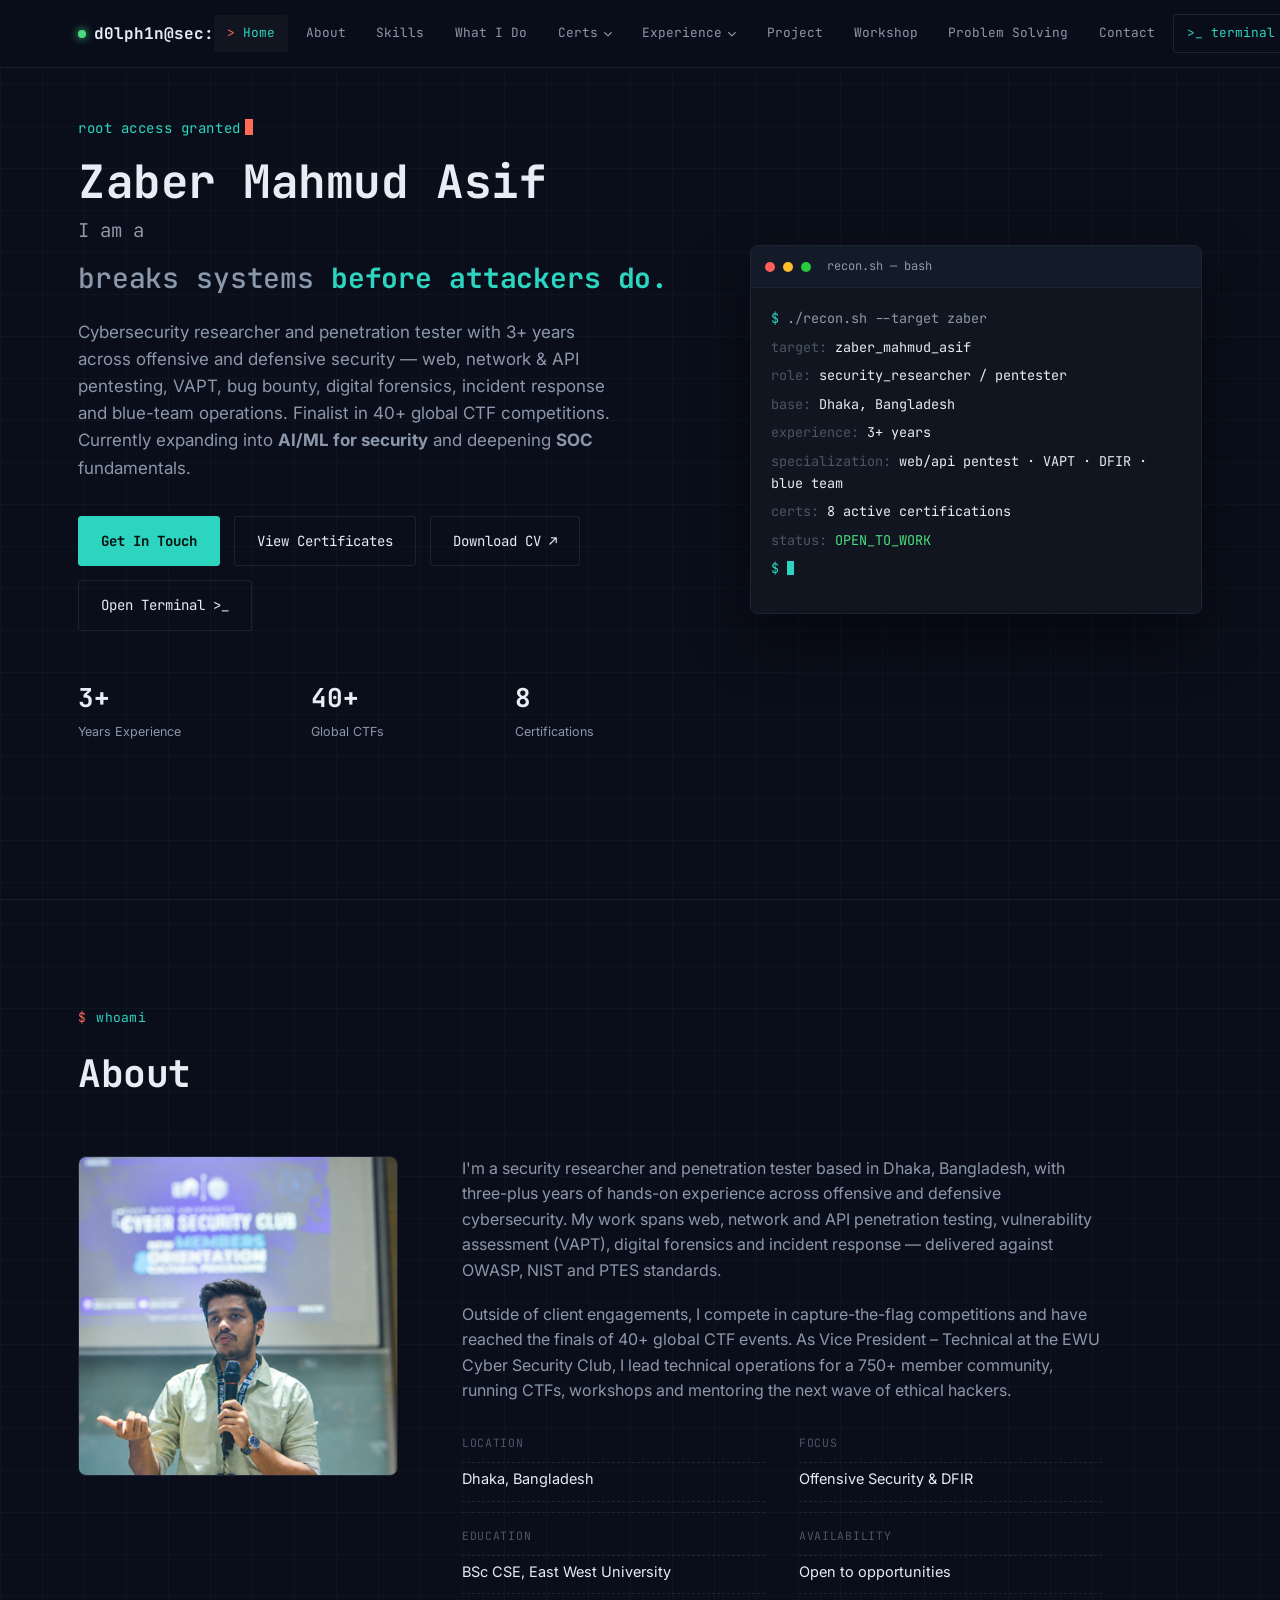
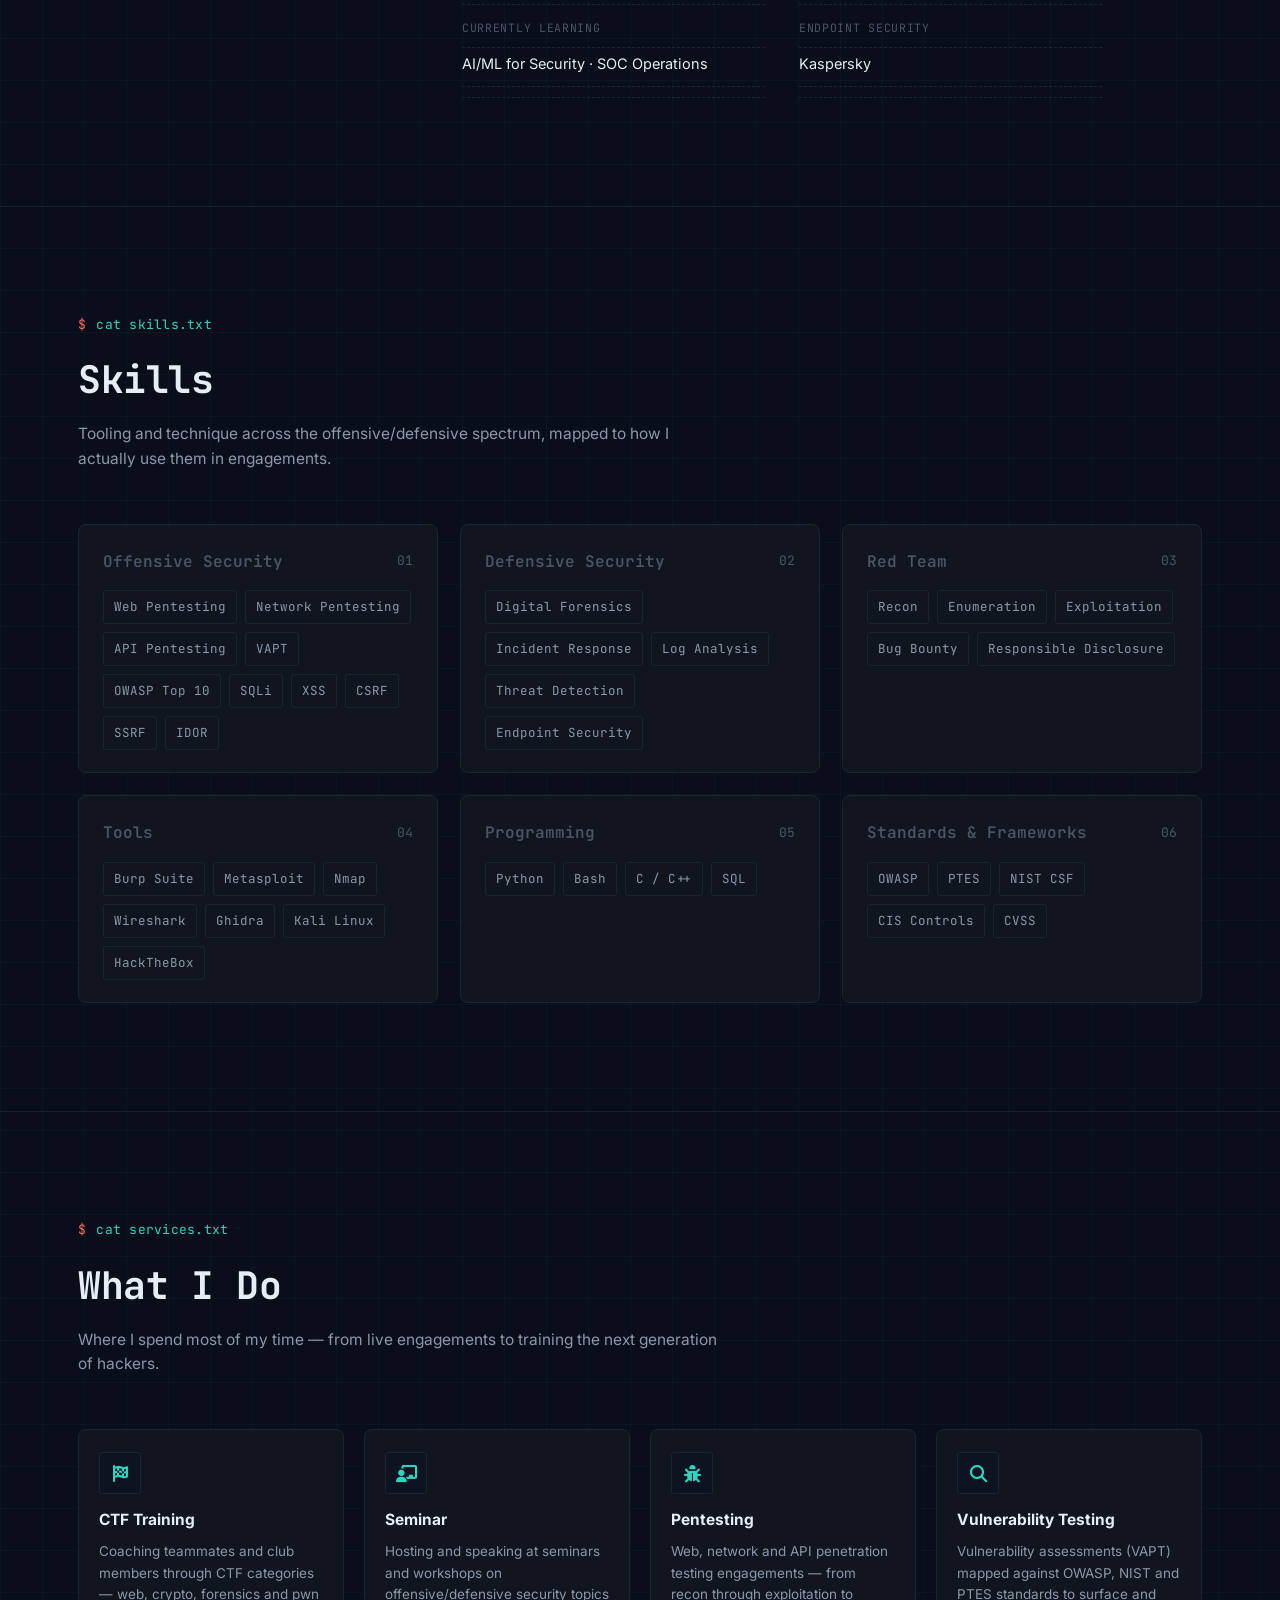
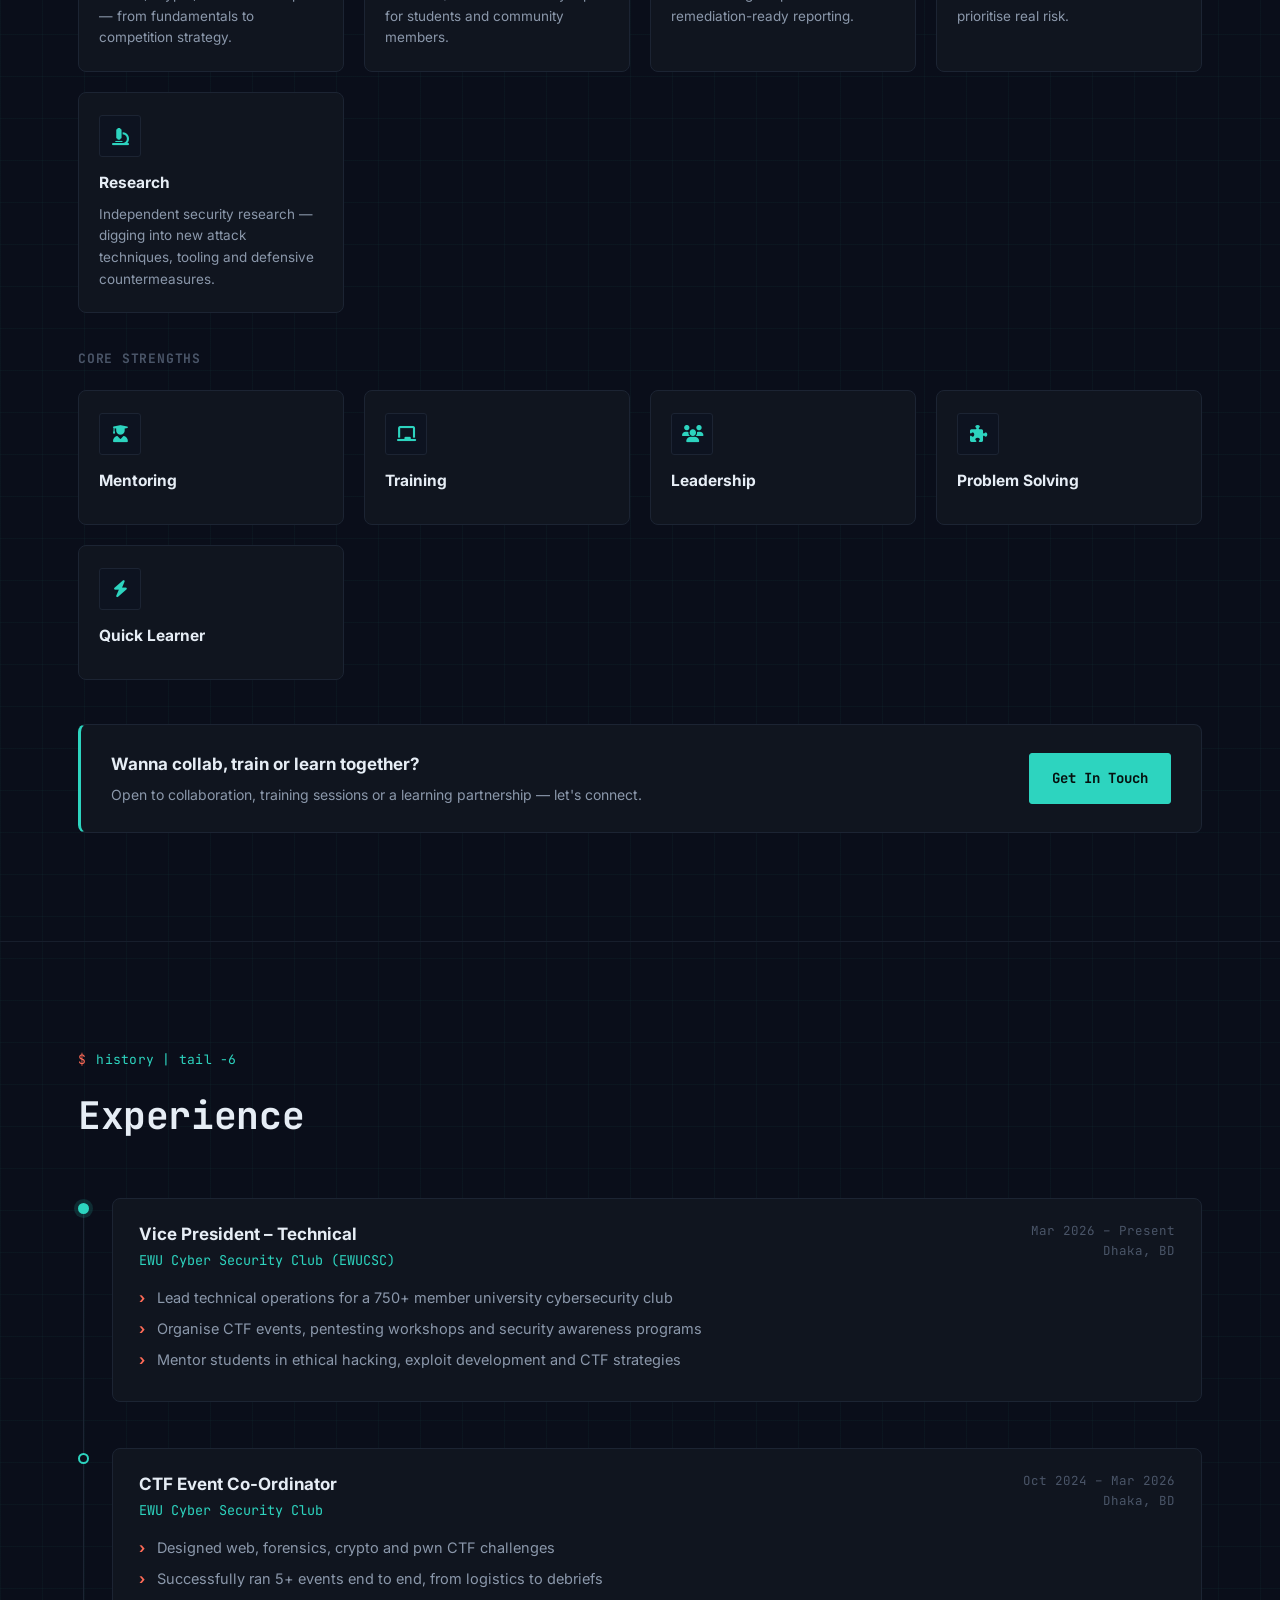
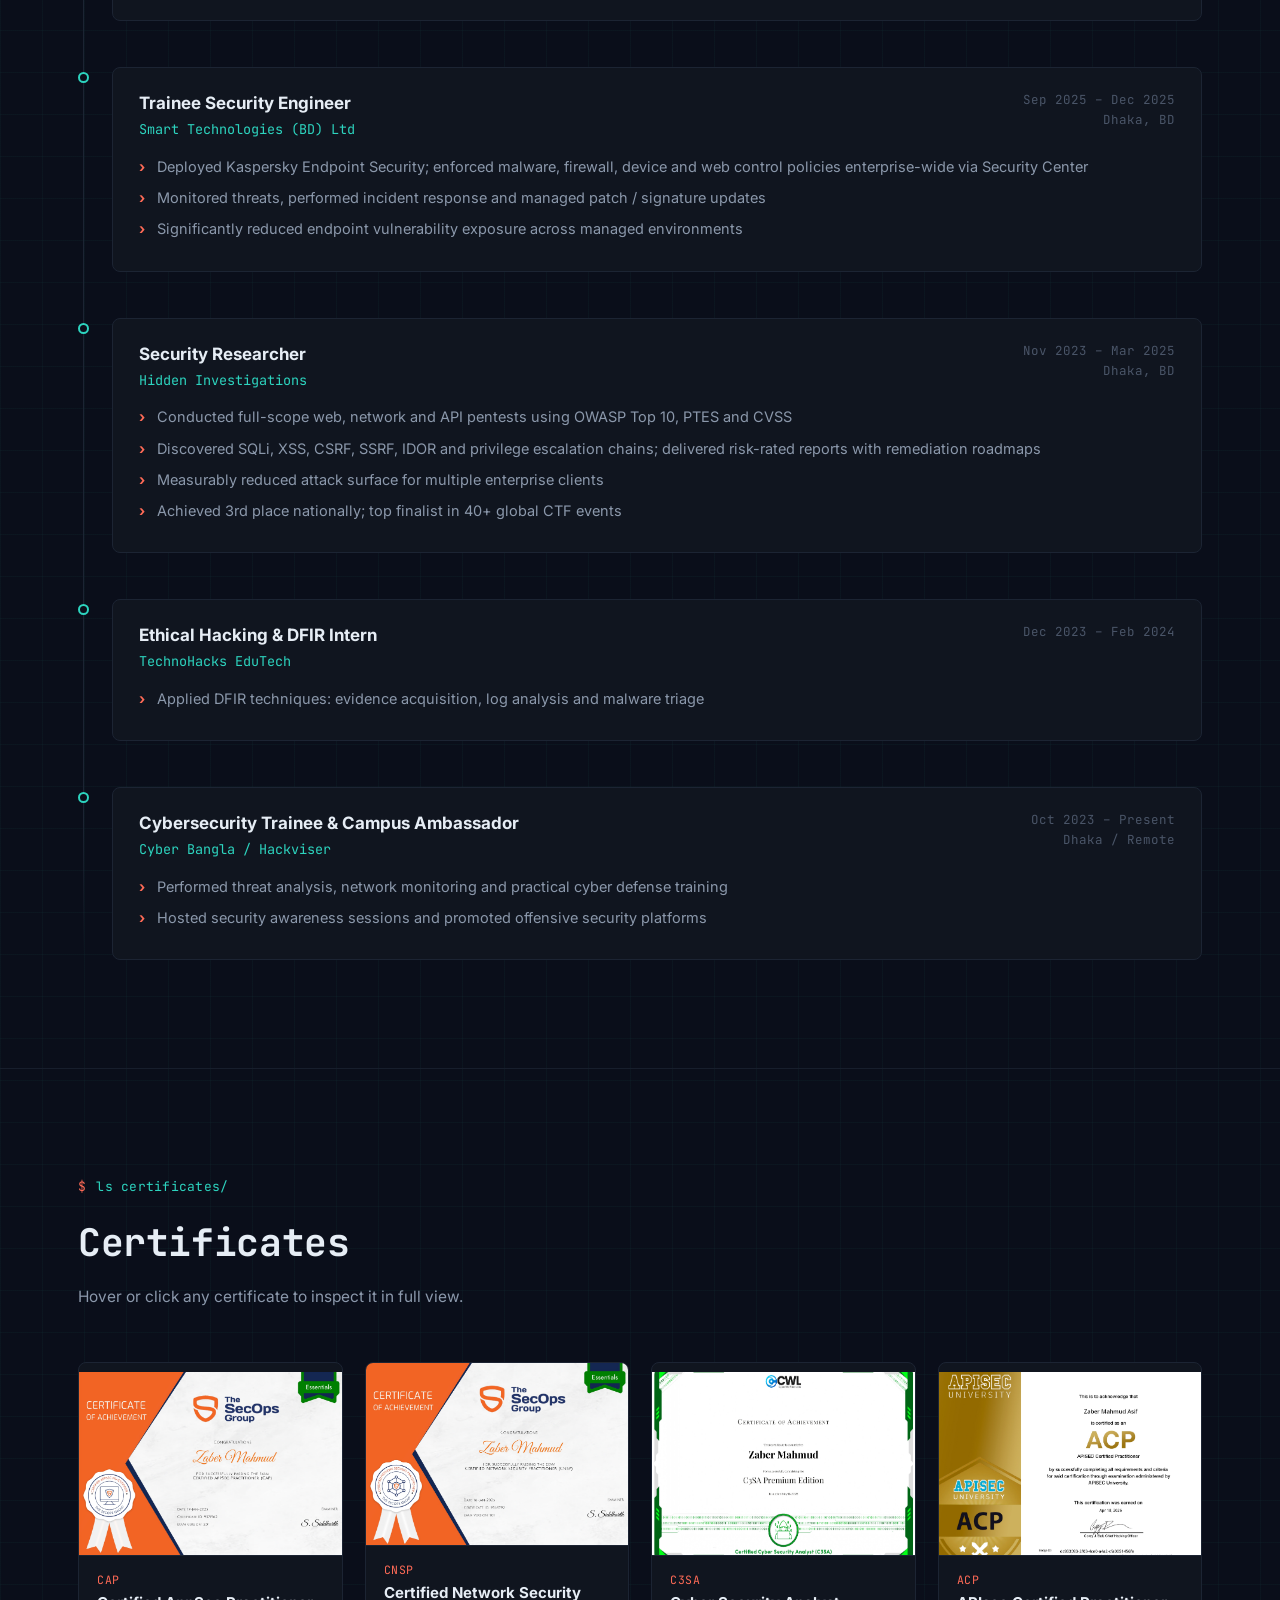
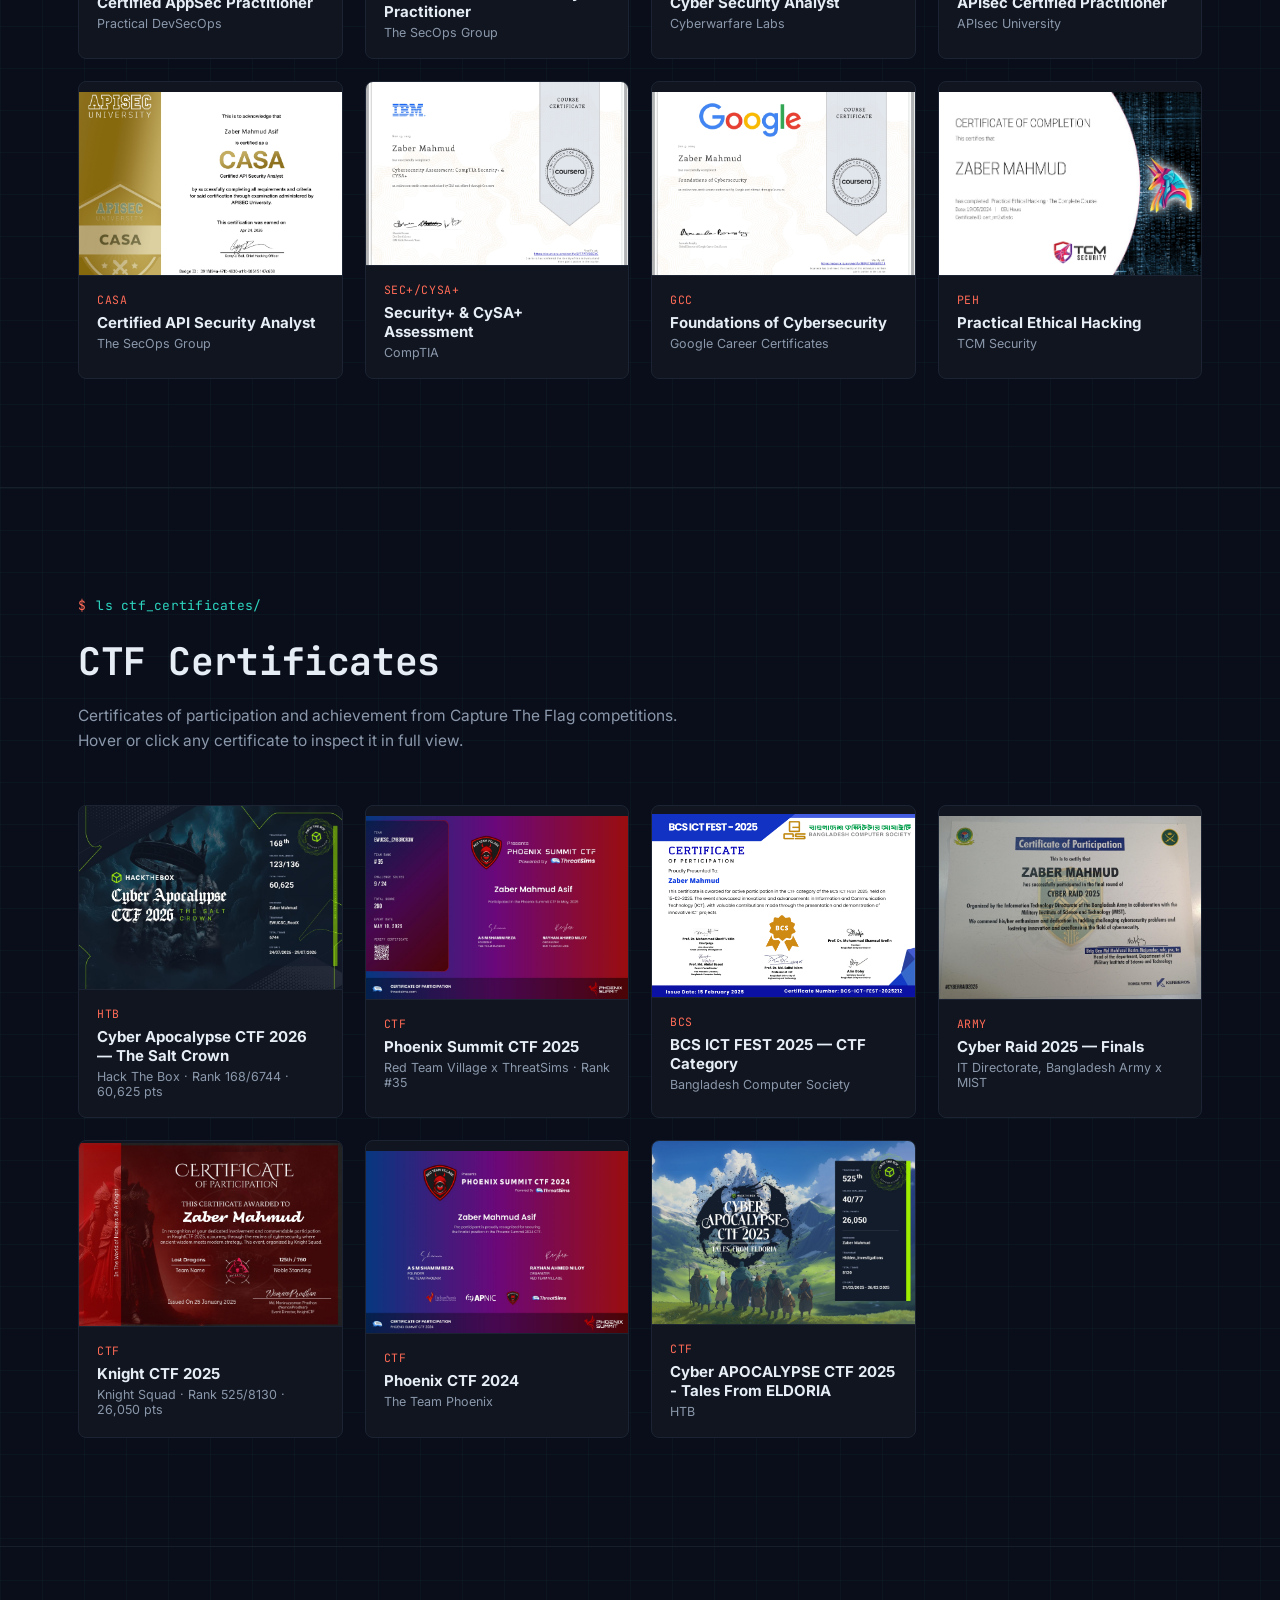
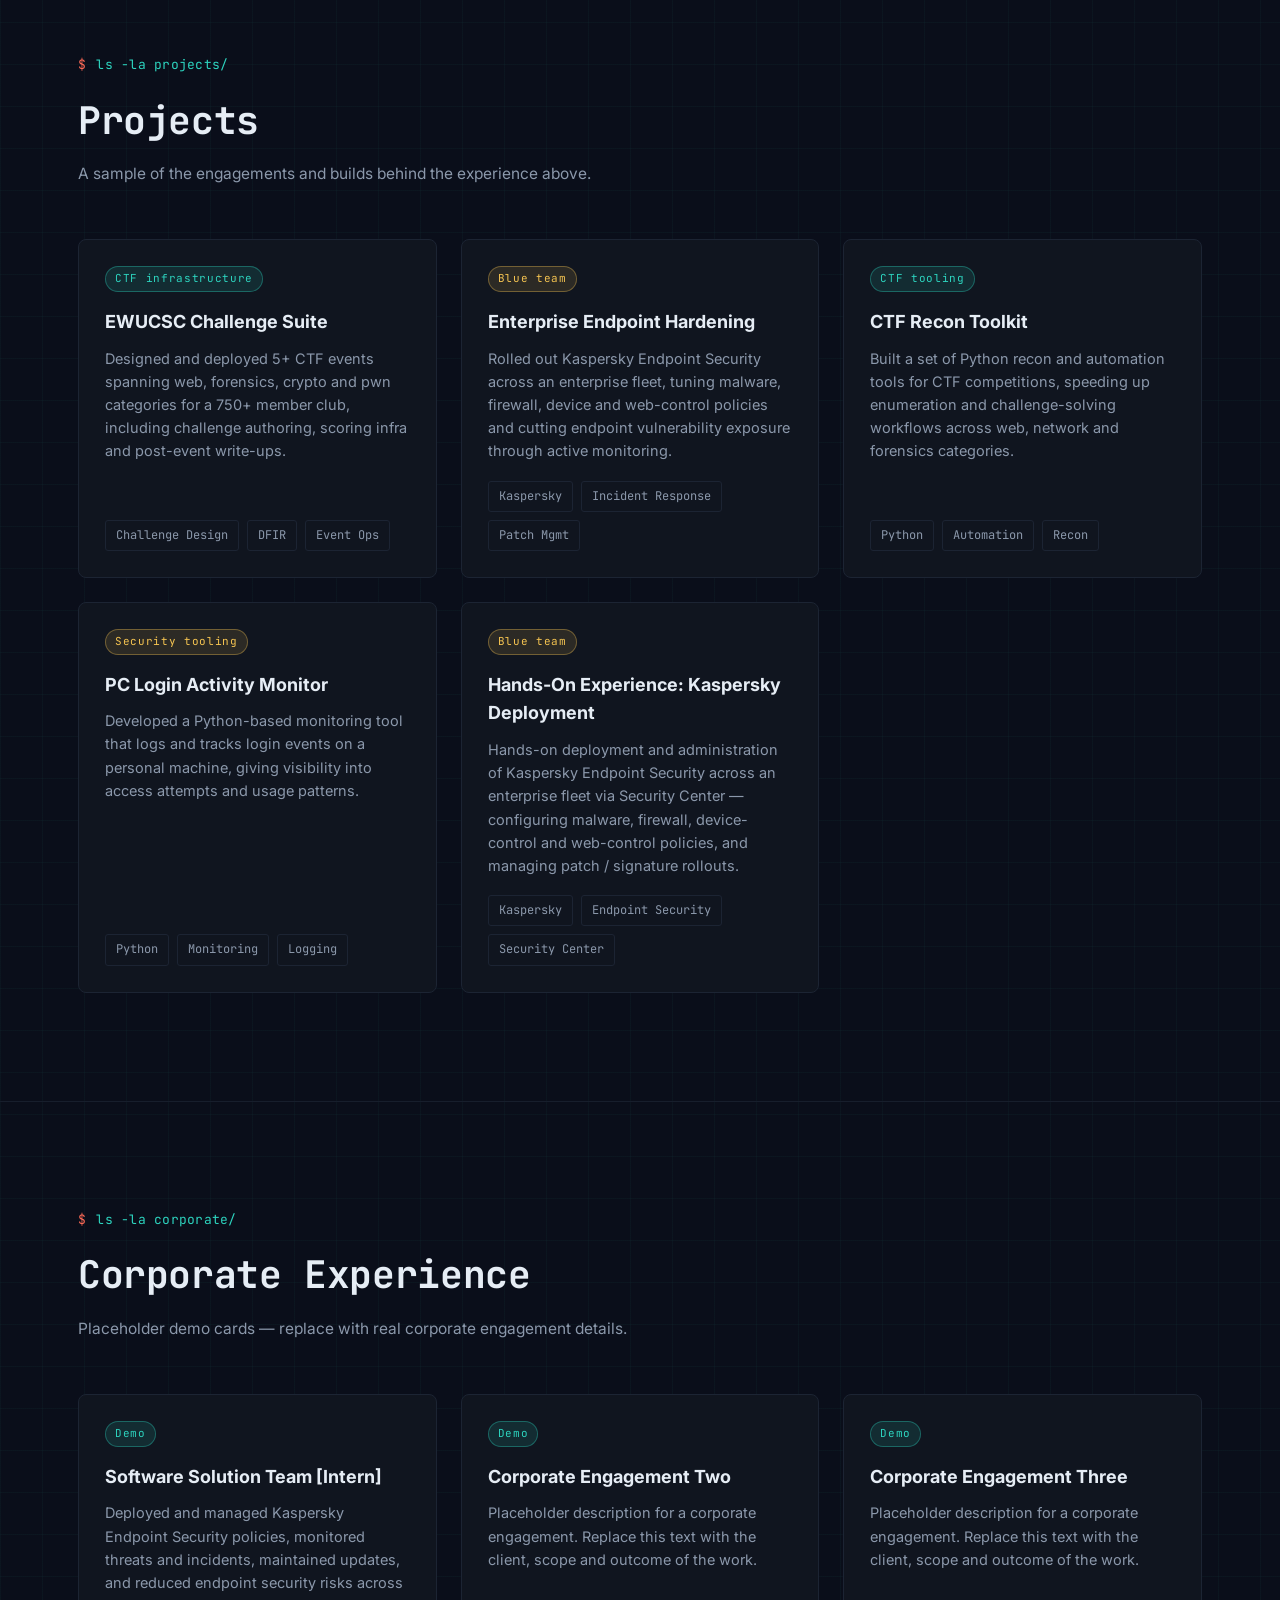
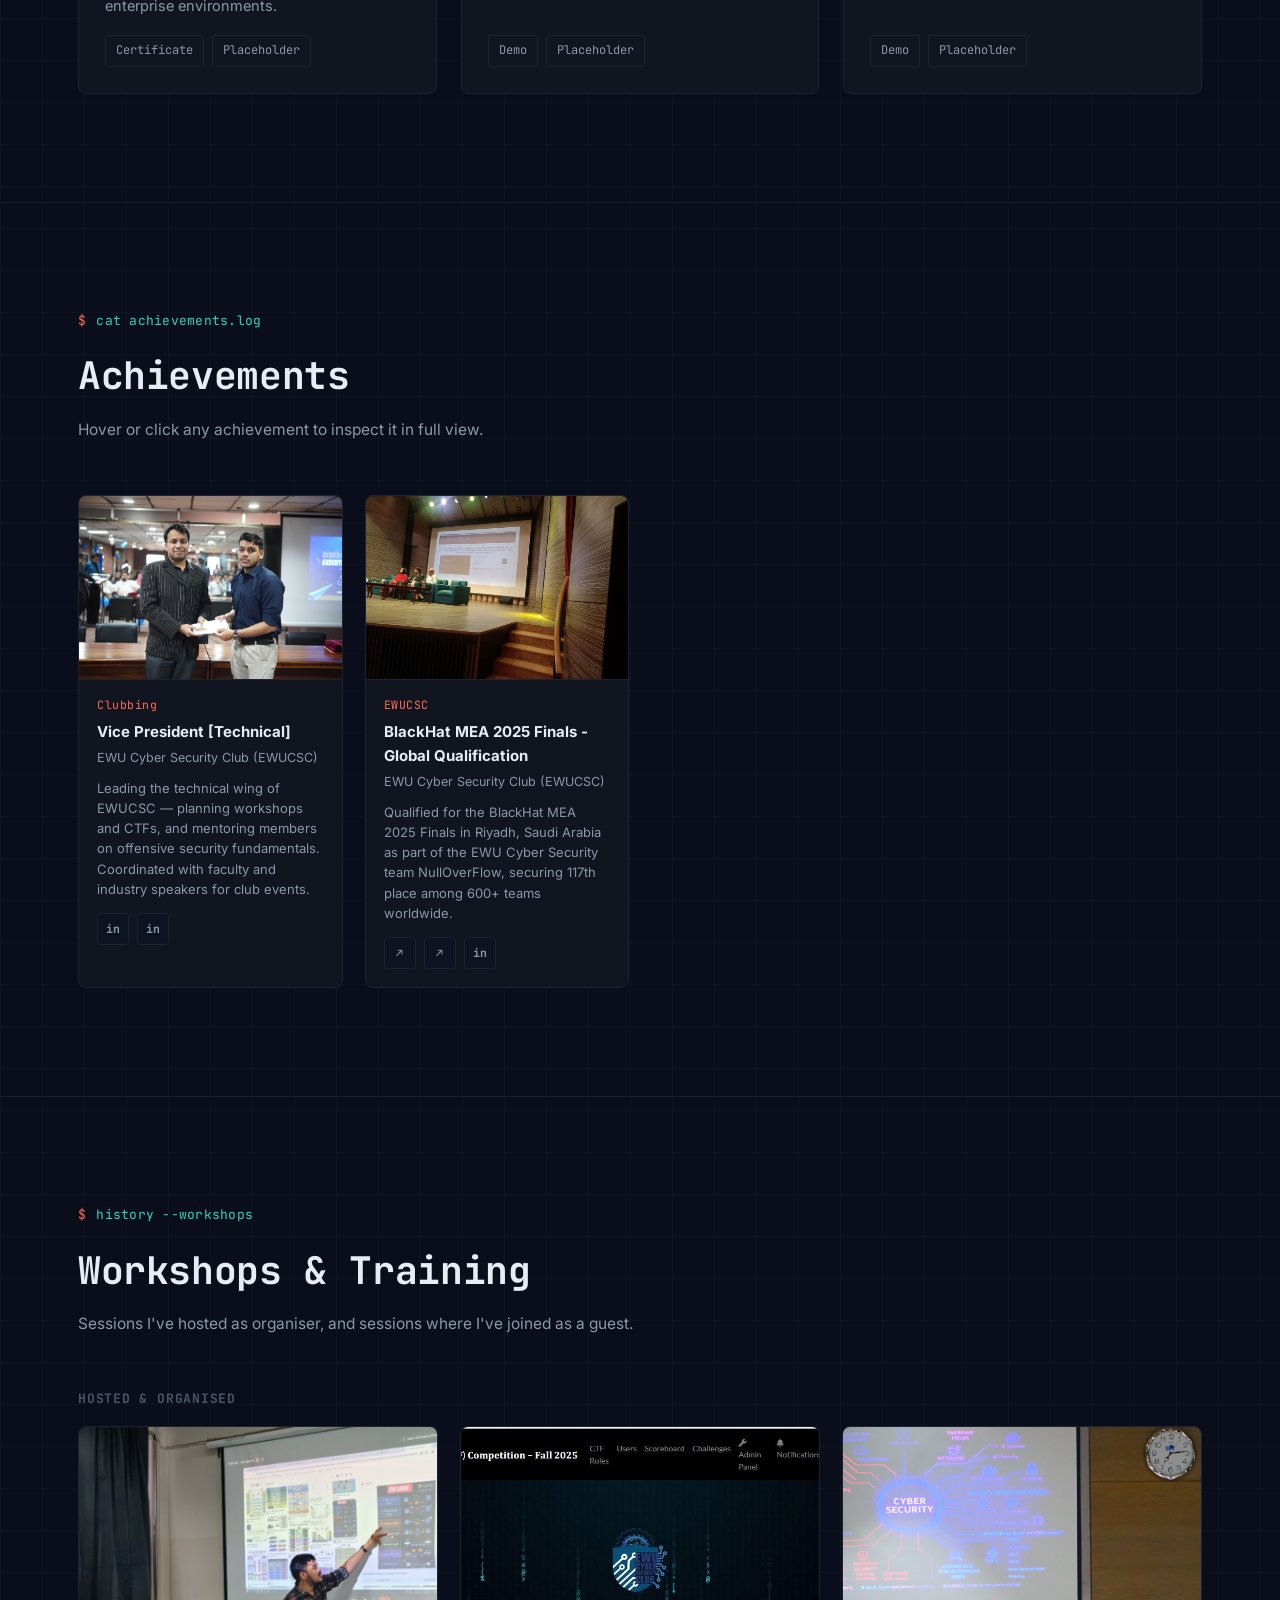
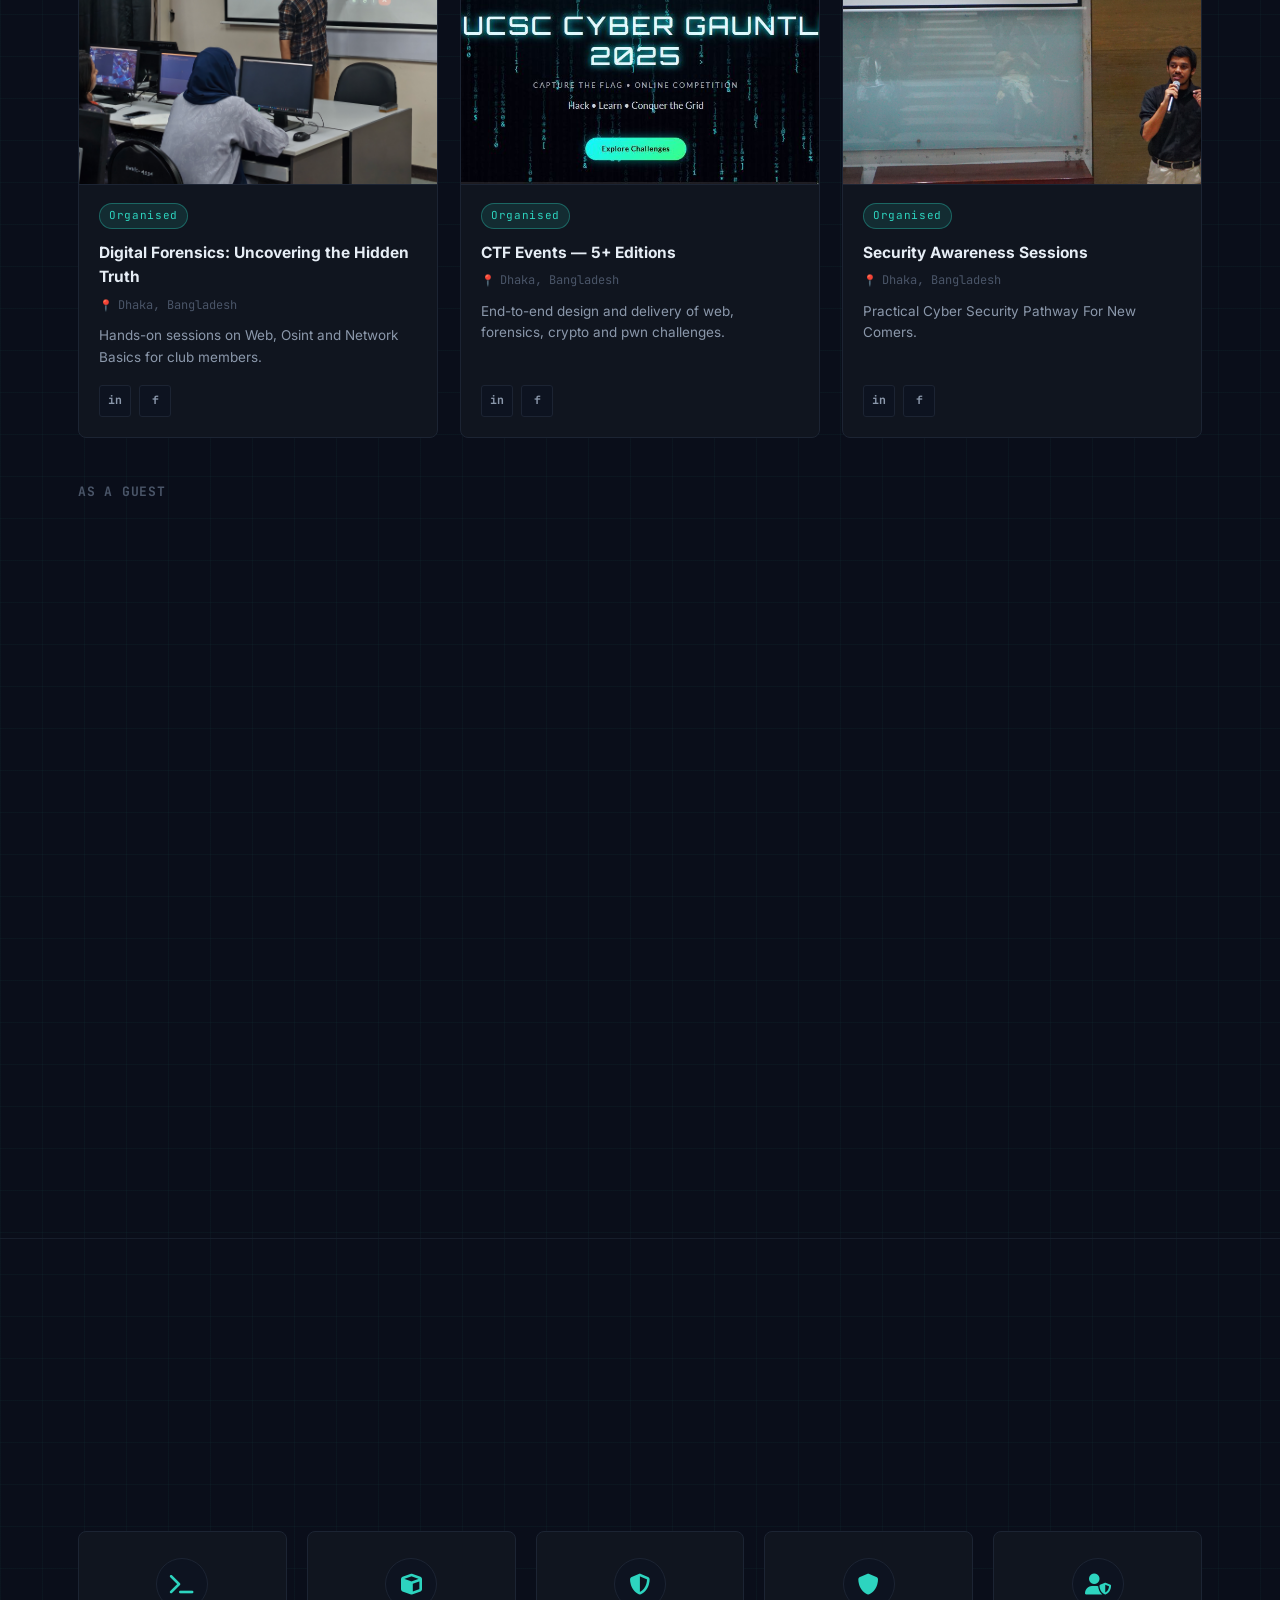
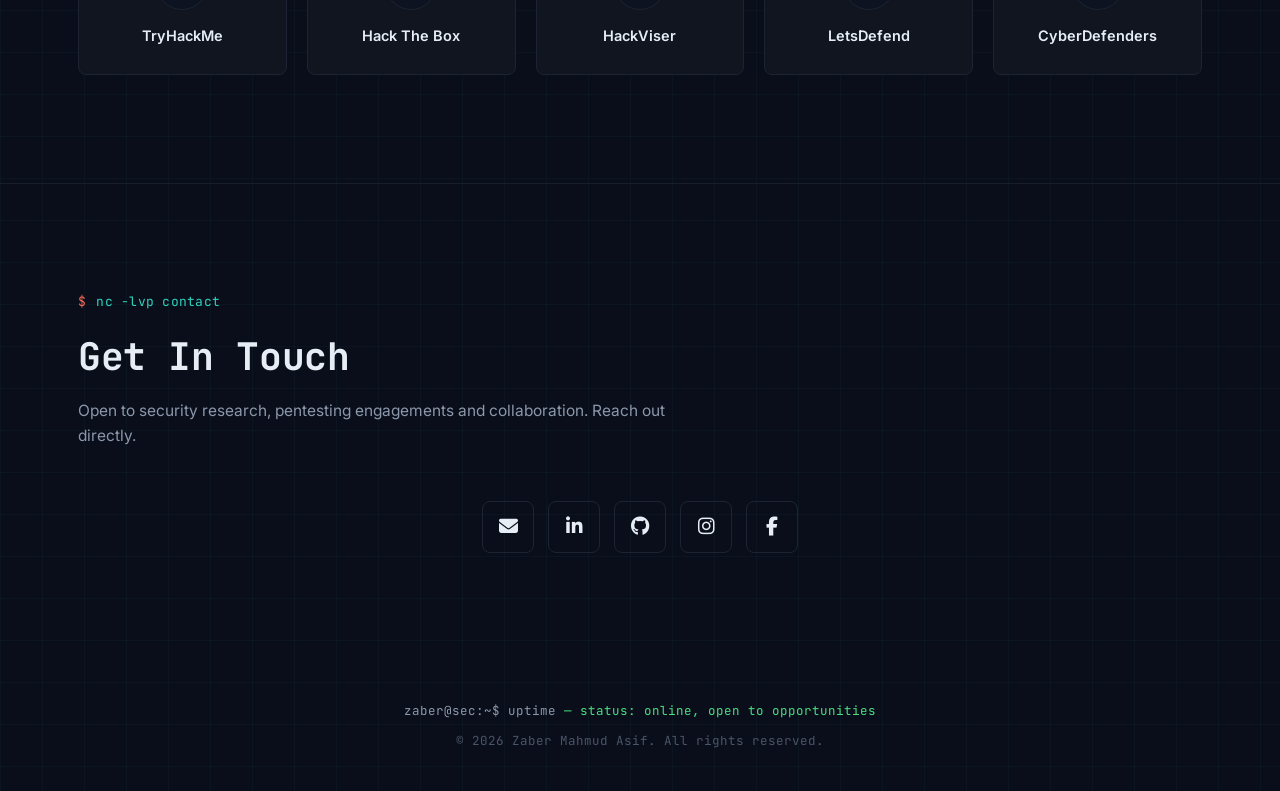
==== index.html @ ed622749 "Add files via upload" ====
<!DOCTYPE html>
<html lang="en">

<head>
  <meta charset="UTF-8">
  <meta name="viewport" content="width=device-width, initial-scale=1.0">
  <title>Zaber Mahmud Asif — Cybersecurity Researcher &amp; Penetration Tester</title>
  <meta name="description"
    content="Portfolio of Zaber Mahmud Asif, cybersecurity researcher, penetration tester and bug bounty hunter based in Dhaka, Bangladesh.">
  <link rel="icon"
    href="data:image/svg+xml,%3Csvg xmlns='http://www.w3.org/2000/svg' viewBox='0 0 100 100'%3E%3Crect width='100' height='100' rx='20' fill='%230a0e1a'/%3E%3Ctext x='50' y='68' font-size='58' text-anchor='middle' fill='%232dd4bf' font-family='monospace'%3E%3E_%3C/text%3E%3C/svg%3E">
  <link rel="preconnect" href="https://fonts.googleapis.com">
  <link rel="preconnect" href="https://fonts.gstatic.com" crossorigin>
  <link
    href="https://fonts.googleapis.com/css2?family=Inter:wght@400;500;600;700&amp;family=JetBrains+Mono:wght@400;500;700&amp;display=swap"
    rel="stylesheet">
  <link rel="stylesheet" href="css/style.css">

  <link rel="stylesheet" href="https://cdnjs.cloudflare.com/ajax/libs/font-awesome/6.7.2/css/all.min.css">
</head>

<body>

  <header class="site-header">
    <nav class="nav">
      <a href="#home" class="brand"><span class="brand-dot"></span>d0lph1n@sec:</a>
      <ul class="nav-links" id="navLinks">
        <li><a href="#home" class="active">Home</a></li>
        <li><a href="#about">About</a></li>
        <li><a href="#skills">Skills</a></li>
        <li><a href="#whatido">What I Do</a></li>
        
        <li class="nav-dropdown">
          <a href="#certificate" class="nav-dropdown-toggle">Certs <i class="fa-solid fa-chevron-down nav-caret"></i></a>
          <ul class="nav-dropdown-menu">
            <li><a href="#certificate">Certificates</a></li>
            <li><a href="#ctf-certificate">CTF Certs</a></li>
          </ul>
        </li>

        <li class="nav-dropdown">
          <a href="#experience" class="nav-dropdown-toggle">Experience <i class="fa-solid fa-chevron-down nav-caret"></i></a>
          <ul class="nav-dropdown-menu">
            <li><a href="#experience">Experience</a></li>
            <li><a href="#corporate-experience">Corporate Experience</a></li>
			<li><a href="#achievement">Achievement</a></li>
          </ul>
        </li>        
        <li><a href="#project">Project</a></li>
        <li><a href="#workshop">Workshop</a></li>
        <li><a href="#problem-solving">Problem Solving</a></li>
        <li><a href="#contact">Contact</a></li>
        <li><a href="terminal.html" class="nav-terminal-link">&gt;_ terminal</a></li>
      </ul>
      <button class="nav-toggle" id="navToggle" aria-label="Toggle navigation" aria-expanded="false">
        <span></span><span></span><span></span>
      </button>
    </nav>
  </header>

  <main>

    <section id="home" class="hero">
      <div class="container">
        <div class="hero-copy">
          <div class="hero-role">root access granted<span class="cursor"></span></div>
          <div class="hero-name">Zaber Mahmud Asif</div>
          <div class="hero-rotator">I am a <span class="rotator-text" id="rotatorText"></span><span
              class="cursor rotator-cursor"></span></div>
          <h1 class="hero-headline">breaks systems <span>before attackers do.</span></h1>
          <p class="lead">Cybersecurity researcher and penetration tester with 3+ years across offensive and defensive
            security — web, network &amp; API pentesting, VAPT, bug bounty, digital forensics, incident response and
            blue-team operations. Finalist in 40+ global CTF competitions. Currently expanding into
            <strong>AI/ML for security</strong> and deepening <strong>SOC</strong> fundamentals.</p>
          <div class="hero-ctas">
            <a href="#contact" class="btn btn-primary">Get In Touch</a>
            <a href="#certificate" class="btn btn-ghost">View Certificates</a>
            <a href="https://drive.google.com/your-cv-link" class="btn btn-ghost" id="cvLink" target="_blank"
              rel="noopener noreferrer">Download CV &#8599;</a>
            <a href="terminal.html" class="btn btn-ghost">Open Terminal &gt;_</a>
          </div>
          <div class="hero-stats">
            <div>
              <div class="num">3+</div>
              <div class="label">Years Experience</div>
            </div>
            <div>
              <div class="num">40+</div>
              <div class="label">Global CTFs</div>
            </div>
            <div>
              <div class="num">8</div>
              <div class="label">Certifications</div>
            </div>
          </div>
        </div>
        <div class="terminal">
          <div class="terminal-bar">
            <span class="dot r"></span><span class="dot y"></span><span class="dot g"></span>
            <span class="title">recon.sh — bash</span>
          </div>
          <div class="terminal-body" id="typedTerminal"></div>
        </div>
      </div>
    </section>

    <section id="about">
      <div class="container">
        <div class="section-head reveal">
          <div class="eyebrow">whoami</div>
          <h2 class="section-title">About</h2>
        </div>
        <div class="about-grid">
          <div class="about-photo reveal">
            <img src="assets/zaber_400x400.png" alt="Illustrated placeholder avatar of Zaber Mahmud Asif">

          </div>
          <div class="about-text reveal">
            <p>I'm a security researcher and penetration tester based in Dhaka, Bangladesh, with three-plus years of
              hands-on experience across offensive and defensive cybersecurity. My work spans web, network and API
              penetration testing, vulnerability assessment (VAPT), digital forensics and incident response — delivered
              against OWASP, NIST and PTES standards.</p>
            <p>Outside of client engagements, I compete in capture-the-flag competitions and have reached the finals of
              40+ global CTF events. As Vice President – Technical at the EWU Cyber Security Club, I lead technical
              operations for a 750+ member community, running CTFs, workshops and mentoring the next wave of ethical
              hackers.</p>
            <div class="about-facts">
              <div>
                <div class="k">Location</div>
                <div class="v">Dhaka, Bangladesh</div>
              </div>
              <div>
                <div class="k">Focus</div>
                <div class="v">Offensive Security &amp; DFIR</div>
              </div>
              <div>
                <div class="k">Education</div>
                <div class="v">BSc CSE, East West University</div>
              </div>
              <div>
                <div class="k">Availability</div>
                <div class="v">Open to opportunities</div>
              </div>
              <div>
                <div class="k">Currently Learning</div>
                <div class="v">AI/ML for Security · SOC Operations</div>
              </div>
              <div>
                <div class="k">Endpoint Security</div>
                <div class="v">Kaspersky</div>
              </div>
            </div>
          </div>
        </div>
      </div>
    </section>

    <section id="skills">
      <div class="container">
        <div class="section-head reveal">
          <div class="eyebrow">cat skills.txt</div>
          <h2 class="section-title">Skills</h2>
          <p class="section-sub">Tooling and technique across the offensive/defensive spectrum, mapped to how I actually
            use them in engagements.</p>
        </div>
        <div class="skills-grid">
          <div class="skill-card reveal">
            <div class="skill-card-head">
              <h3>Offensive Security</h3><span>01</span>
            </div>
            <div class="chip-row">
              <span class="chip">Web Pentesting</span><span class="chip">Network Pentesting</span><span class="chip">API
                Pentesting</span><span class="chip">VAPT</span><span class="chip">OWASP Top 10</span><span
                class="chip">SQLi</span><span class="chip">XSS</span><span class="chip">CSRF</span><span
                class="chip">SSRF</span><span class="chip">IDOR</span>
            </div>
          </div>
          <div class="skill-card reveal">
            <div class="skill-card-head">
              <h3>Defensive Security</h3><span>02</span>
            </div>
            <div class="chip-row">
              <span class="chip">Digital Forensics</span><span class="chip">Incident Response</span><span
                class="chip">Log Analysis</span><span class="chip">Threat Detection</span><span class="chip">Endpoint
                Security</span>
            </div>
          </div>
          <div class="skill-card reveal">
            <div class="skill-card-head">
              <h3>Red Team</h3><span>03</span>
            </div>
            <div class="chip-row">
              <span class="chip">Recon</span><span class="chip">Enumeration</span><span
                class="chip">Exploitation</span><span class="chip">Bug Bounty</span><span class="chip">Responsible
                Disclosure</span>
            </div>
          </div>
          <div class="skill-card reveal">
            <div class="skill-card-head">
              <h3>Tools</h3><span>04</span>
            </div>
            <div class="chip-row">
              <span class="chip">Burp Suite</span><span class="chip">Metasploit</span><span
                class="chip">Nmap</span><span class="chip">Wireshark</span><span class="chip">Ghidra</span><span
                class="chip">Kali Linux</span><span class="chip">HackTheBox</span>
            </div>
          </div>
          <div class="skill-card reveal">
            <div class="skill-card-head">
              <h3>Programming</h3><span>05</span>
            </div>
            <div class="chip-row">
              <span class="chip">Python</span><span class="chip">Bash</span><span class="chip">C / C++</span><span
                class="chip">SQL</span>
            </div>
          </div>
          <div class="skill-card reveal">
            <div class="skill-card-head">
              <h3>Standards &amp; Frameworks</h3><span>06</span>
            </div>
            <div class="chip-row">
              <span class="chip">OWASP</span><span class="chip">PTES</span><span class="chip">NIST CSF</span><span
                class="chip">CIS Controls</span><span class="chip">CVSS</span>
            </div>
          </div>
        </div>
      </div>
    </section>

    <section id="whatido">
      <div class="container">
        <div class="section-head reveal">
          <div class="eyebrow">cat services.txt</div>
          <h2 class="section-title">What I Do</h2>
          <p class="section-sub">Where I spend most of my time — from live engagements to training the next
            generation of hackers.</p>
        </div>

        <div class="whatido-grid">
          <div class="whatido-card reveal">
            <div class="whatido-icon"><i class="fa-solid fa-flag-checkered"></i></div>
            <h3>CTF Training</h3>
            <p>Coaching teammates and club members through CTF categories — web, crypto, forensics and pwn — from
              fundamentals to competition strategy.</p>
          </div>
          <div class="whatido-card reveal">
            <div class="whatido-icon"><i class="fa-solid fa-chalkboard-user"></i></div>
            <h3>Seminar</h3>
            <p>Hosting and speaking at seminars and workshops on offensive/defensive security topics for students and
              community members.</p>
          </div>
          <div class="whatido-card reveal">
            <div class="whatido-icon"><i class="fa-solid fa-bug"></i></div>
            <h3>Pentesting</h3>
            <p>Web, network and API penetration testing engagements — from recon through exploitation to
              remediation-ready reporting.</p>
          </div>
          <div class="whatido-card reveal">
            <div class="whatido-icon"><i class="fa-solid fa-magnifying-glass"></i></div>
            <h3>Vulnerability Testing</h3>
            <p>Vulnerability assessments (VAPT) mapped against OWASP, NIST and PTES standards to surface and
              prioritise real risk.</p>
          </div>
          <div class="whatido-card reveal">
            <div class="whatido-icon"><i class="fa-solid fa-microscope"></i></div>
            <h3>Research</h3>
            <p>Independent security research — digging into new attack techniques, tooling and defensive
              countermeasures.</p>
          </div>
        </div>

        <h3 class="workshop-subhead">Core Strengths</h3>
        <div class="whatido-grid whatido-grid-strengths">
          <div class="whatido-card reveal">
            <div class="whatido-icon"><i class="fa-solid fa-user-graduate"></i></div>
            <h3>Mentoring</h3>
          </div>
          <div class="whatido-card reveal">
            <div class="whatido-icon"><i class="fa-solid fa-chalkboard"></i></div>
            <h3>Training</h3>
          </div>
          <div class="whatido-card reveal">
            <div class="whatido-icon"><i class="fa-solid fa-users"></i></div>
            <h3>Leadership</h3>
          </div>
          <div class="whatido-card reveal">
            <div class="whatido-icon"><i class="fa-solid fa-puzzle-piece"></i></div>
            <h3>Problem Solving</h3>
          </div>
          <div class="whatido-card reveal">
            <div class="whatido-icon"><i class="fa-solid fa-bolt"></i></div>
            <h3>Quick Learner</h3>
          </div>
        </div>

        <div class="cta-banner reveal">
          <div>
            <h3>Wanna collab, train or learn together?</h3>
            <p>Open to collaboration, training sessions or a learning partnership — let's connect.</p>
          </div>
          <a href="#contact" class="btn btn-primary">Get In Touch</a>
        </div>
      </div>
    </section>

    <section id="experience">
      <div class="container">
        <div class="section-head reveal">
          <div class="eyebrow">history | tail -6</div>
          <h2 class="section-title">Experience</h2>
        </div>
        <div class="timeline">

          <div class="timeline-item current reveal">
            <div class="timeline-dot"></div>
            <div class="timeline-card">
              <div class="timeline-top">
                <div>
                  <div class="timeline-role">Vice President – Technical</div>
                  <div class="timeline-org">EWU Cyber Security Club (EWUCSC)</div>
                </div>
                <div class="timeline-meta">Mar 2026 – Present<br>Dhaka, BD</div>
              </div>
              <ul class="timeline-list">
                <li>Lead technical operations for a 750+ member university cybersecurity club</li>
                <li>Organise CTF events, pentesting workshops and security awareness programs</li>
                <li>Mentor students in ethical hacking, exploit development and CTF strategies</li>
              </ul>
            </div>
          </div>

          <div class="timeline-item reveal">
            <div class="timeline-dot"></div>
            <div class="timeline-card">
              <div class="timeline-top">
                <div>
                  <div class="timeline-role">CTF Event Co-Ordinator</div>
                  <div class="timeline-org">EWU Cyber Security Club</div>
                </div>
                <div class="timeline-meta">Oct 2024 – Mar 2026<br>Dhaka, BD</div>
              </div>
              <ul class="timeline-list">
                <li>Designed web, forensics, crypto and pwn CTF challenges</li>
                <li>Successfully ran 5+ events end to end, from logistics to debriefs</li>
              </ul>
            </div>
          </div>

          <div class="timeline-item reveal">
            <div class="timeline-dot"></div>
            <div class="timeline-card">
              <div class="timeline-top">
                <div>
                  <div class="timeline-role">Trainee Security Engineer</div>
                  <div class="timeline-org">Smart Technologies (BD) Ltd</div>
                </div>
                <div class="timeline-meta">Sep 2025 – Dec 2025<br>Dhaka, BD</div>
              </div>
              <ul class="timeline-list">
                <li>Deployed Kaspersky Endpoint Security; enforced malware, firewall, device and web control policies
                  enterprise-wide via Security Center</li>
                <li>Monitored threats, performed incident response and managed patch / signature updates</li>
                <li>Significantly reduced endpoint vulnerability exposure across managed environments</li>
              </ul>
            </div>
          </div>

          <div class="timeline-item reveal">
            <div class="timeline-dot"></div>
            <div class="timeline-card">
              <div class="timeline-top">
                <div>
                  <div class="timeline-role">Security Researcher</div>
                  <div class="timeline-org">Hidden Investigations</div>
                </div>
                <div class="timeline-meta">Nov 2023 – Mar 2025<br>Dhaka, BD</div>
              </div>
              <ul class="timeline-list">
                <li>Conducted full-scope web, network and API pentests using OWASP Top 10, PTES and CVSS</li>
                <li>Discovered SQLi, XSS, CSRF, SSRF, IDOR and privilege escalation chains; delivered risk-rated reports
                  with remediation roadmaps</li>
                <li>Measurably reduced attack surface for multiple enterprise clients</li>
                <li>Achieved 3rd place nationally; top finalist in 40+ global CTF events</li>
              </ul>
            </div>
          </div>

          <div class="timeline-item reveal">
            <div class="timeline-dot"></div>
            <div class="timeline-card">
              <div class="timeline-top">
                <div>
                  <div class="timeline-role">Ethical Hacking &amp; DFIR Intern</div>
                  <div class="timeline-org">TechnoHacks EduTech</div>
                </div>
                <div class="timeline-meta">Dec 2023 – Feb 2024</div>
              </div>
              <ul class="timeline-list">
                <li>Applied DFIR techniques: evidence acquisition, log analysis and malware triage</li>
              </ul>
            </div>
          </div>

          <div class="timeline-item reveal">
            <div class="timeline-dot"></div>
            <div class="timeline-card">
              <div class="timeline-top">
                <div>
                  <div class="timeline-role">Cybersecurity Trainee &amp; Campus Ambassador</div>
                  <div class="timeline-org">Cyber Bangla / Hackviser</div>
                </div>
                <div class="timeline-meta">Oct 2023 – Present<br>Dhaka / Remote</div>
              </div>
              <ul class="timeline-list">
                <li>Performed threat analysis, network monitoring and practical cyber defense training</li>
                <li>Hosted security awareness sessions and promoted offensive security platforms</li>
              </ul>
            </div>
          </div>

        </div>
      </div>
    </section>

    <section id="certificate">
      <div class="container">
        <div class="section-head reveal">
          <div class="eyebrow">ls certificates/</div>
          <h2 class="section-title">Certificates</h2>
          <p class="section-sub">Hover or click any certificate to inspect it in full view.</p>
        </div>
        <div class="cert-grid" id="certGrid"></div>
      </div>
    </section>

    <div class="cert-modal" id="certModal">
      <div class="cert-modal-backdrop" id="certModalBackdrop"></div>
      <div class="cert-modal-panel">
        <div class="cert-modal-head">
          <span id="certModalLabel">certificate.svg</span>
          <button class="cert-modal-close" id="certModalClose" aria-label="Close">✕</button>
        </div>
        <div class="cert-modal-body">
          <img id="certModalImg" src="" alt="">
        </div>
      </div>
    </div>

    <section id="ctf-certificate">
      <div class="container">
        <div class="section-head reveal">
          <div class="eyebrow">ls ctf_certificates/</div>
          <h2 class="section-title">CTF Certificates</h2>
          <p class="section-sub">Certificates of participation and achievement from Capture The Flag competitions.
            Hover or click any certificate to inspect it in full view.</p>
        </div>
        <div class="cert-grid" id="ctfCertGrid"></div>
      </div>
    </section>

    <section id="project">
      <div class="container">
        <div class="section-head reveal">
          <div class="eyebrow">ls -la projects/</div>
          <h2 class="section-title">Projects</h2>
          <p class="section-sub">A sample of the engagements and builds behind the experience above.</p>
        </div>
        <div class="project-grid">
          <div class="project-card reveal">
            <span class="project-severity sev-medium">CTF infrastructure</span>
            <h3>EWUCSC Challenge Suite</h3>
            <p>Designed and deployed 5+ CTF events spanning web, forensics, crypto and pwn categories for a 750+ member
              club, including challenge authoring, scoring infra and post-event write-ups.</p>
            <div class="project-tags">
              <span class="tag">Challenge Design</span><span class="tag">DFIR</span><span class="tag">Event Ops</span>
            </div>
          </div>
          <div class="project-card reveal">
            <span class="project-severity sev-high">Blue team</span>
            <h3>Enterprise Endpoint Hardening</h3>
            <p>Rolled out Kaspersky Endpoint Security across an enterprise fleet, tuning malware, firewall, device and
              web-control policies and cutting endpoint vulnerability exposure through active monitoring.</p>
            <div class="project-tags">
              <span class="tag">Kaspersky</span><span class="tag">Incident Response</span><span class="tag">Patch
                Mgmt</span>
            </div>
          </div>
          <div class="project-card reveal">
            <span class="project-severity sev-medium">CTF tooling</span>
            <h3>CTF Recon Toolkit</h3>
            <p>Built a set of Python recon and automation tools for CTF competitions, speeding up enumeration and
              challenge-solving workflows across web, network and forensics categories.</p>
            <div class="project-tags">
              <span class="tag">Python</span><span class="tag">Automation</span><span class="tag">Recon</span>
            </div>
          </div>
          <div class="project-card reveal">
            <span class="project-severity sev-high">Security tooling</span>
            <h3>PC Login Activity Monitor</h3>
            <p>Developed a Python-based monitoring tool that logs and tracks login events on a personal machine,
              giving visibility into access attempts and usage patterns.</p>
            <div class="project-tags">
              <span class="tag">Python</span><span class="tag">Monitoring</span><span class="tag">Logging</span>
            </div>
          </div>
          <div class="project-card reveal">
            <span class="project-severity sev-high">Blue team</span>
            <h3>Hands-On Experience: Kaspersky Deployment</h3>
            <p>Hands-on deployment and administration of Kaspersky Endpoint Security across an enterprise fleet via
              Security Center — configuring malware, firewall, device-control and web-control policies, and managing
              patch / signature rollouts.</p>
            <div class="project-tags">
              <span class="tag">Kaspersky</span><span class="tag">Endpoint Security</span><span class="tag">Security
                Center</span>
            </div>
          </div>
        </div>
      </div>
    </section>

    <section id="corporate-experience">
      <div class="container">
        <div class="section-head reveal">
          <div class="eyebrow">ls -la corporate/</div>
          <h2 class="section-title">Corporate Experience</h2>
          <p class="section-sub">Placeholder demo cards — replace with real corporate engagement details.</p>
        </div>
        <div class="project-grid">
          <div class="project-card reveal">
            <span class="project-severity sev-medium">Demo</span>
            <h3>Software Solution Team [Intern]</h3>
            <p>Deployed and managed Kaspersky Endpoint Security policies, monitored threats and incidents, maintained updates, and reduced endpoint security risks across enterprise environments.</p>
            <div class="project-tags">
<span class="tag"><a href="https://drive.google.com/file/d/1TbvpaOfts1QIJr53RjiEfqJT8tIZ1SVK/view?usp=sharing" target="_blank" rel="noopener noreferrer">Certificate</a></span><span class="tag">Placeholder</span>
            </div>
          </div>
          <div class="project-card reveal">
            <span class="project-severity sev-medium">Demo</span>
            <h3>Corporate Engagement Two</h3>
            <p>Placeholder description for a corporate engagement. Replace this text with the client, scope and outcome
              of the work.</p>
            <div class="project-tags">
              <span class="tag">Demo</span><span class="tag">Placeholder</span>
            </div>
          </div>
          <div class="project-card reveal">
            <span class="project-severity sev-medium">Demo</span>
            <h3>Corporate Engagement Three</h3>
            <p>Placeholder description for a corporate engagement. Replace this text with the client, scope and outcome
              of the work.</p>
            <div class="project-tags">
              <span class="tag">Demo</span><span class="tag">Placeholder</span>
            </div>
          </div>
      
         
        </div>
      </div>
    </section>

    <section id="achievement">
      <div class="container">
        <div class="section-head reveal">
          <div class="eyebrow">cat achievements.log</div>
          <h2 class="section-title">Achievements</h2>
          <p class="section-sub">Hover or click any achievement to inspect it in full view.</p>
        </div>
        <div class="cert-grid" id="achievementGrid"></div>
      </div>
    </section>

    <section id="workshop">
      <div class="container">
        <div class="section-head reveal">
          <div class="eyebrow">history --workshops</div>
          <h2 class="section-title">Workshops &amp; Training</h2>
          <p class="section-sub">Sessions I've hosted as organiser, and sessions where I've joined as a guest.</p>
        </div>

        <h3 class="workshop-subhead">Hosted &amp; Organised</h3>
        <div class="workshop-grid">

          <div class="workshop-card reveal">
            <button type="button" class="workshop-thumb" aria-label="View full image: Digital Forensics: Uncovering the Hidden Truth"><img src="assets/workshop/CTF.jpg"
                alt="Pentesting Workshops — EWUCSC thumbnail" loading="lazy"></button>
            <div class="workshop-info">
              <span class="workshop-type type-organised">Organised</span>
              <h3>Digital Forensics: Uncovering the Hidden Truth</h3>
              <div class="workshop-loc">Dhaka, Bangladesh</div>
              <p>Hands-on sessions on Web, Osint and Network Basics for club members.</p>
              <div class="workshop-links">
                <a class="icon-btn-sm" href="https://lnkd.in/p/gmHnzKsB" target="_blank"
                  rel="noopener noreferrer" aria-label="LinkedIn"><span>in</span></a>
                <a class="icon-btn-sm" href="#" target="_blank" rel="noopener noreferrer"
                  aria-label="Facebook"><span>f</span></a>
              </div>
            </div>
          </div>

          <div class="workshop-card reveal">
            <button type="button" class="workshop-thumb" aria-label="View full image: CTF Events — 5+ Editions"><img src="assets/workshop/OnlineCTF.jpg" alt="CTF Events thumbnail"
                loading="lazy"></button>
            <div class="workshop-info">
              <span class="workshop-type type-organised">Organised</span>
              <h3>CTF Events — 5+ Editions</h3>
              <div class="workshop-loc">Dhaka, Bangladesh</div>
              <p>End-to-end design and delivery of web, forensics, crypto and pwn challenges.</p>
              <div class="workshop-links">
                <a class="icon-btn-sm" href="https://shorturl.at/u8eCC" target="_blank"
                  rel="noopener noreferrer" aria-label="LinkedIn"><span>in</span></a>
                <a class="icon-btn-sm" href="#" target="_blank" rel="noopener noreferrer"
                  aria-label="Facebook"><span>f</span></a>
              </div>
            </div>
          </div>

          <div class="workshop-card reveal">
            <button type="button" class="workshop-thumb" aria-label="View full image: Security Awareness Sessions"><img src="assets/workshop/DSC02024.JPG"
                alt="Security Awareness Sessions thumbnail" loading="lazy"></button>
            <div class="workshop-info">
              <span class="workshop-type type-organised">Organised</span>
              <h3>Security Awareness Sessions</h3>
              <div class="workshop-loc">Dhaka, Bangladesh</div>
              <p>Practical Cyber Security Pathway For New Comers.</p>
              <div class="workshop-links">
                <a class="icon-btn-sm" href="https://linkedin.com/in/zaber-mahmud-asif" target="_blank"
                  rel="noopener noreferrer" aria-label="LinkedIn"><span>in</span></a>
                <a class="icon-btn-sm" href="#" target="_blank" rel="noopener noreferrer"
                  aria-label="Facebook"><span>f</span></a>
              </div>
            </div>
          </div>

        </div>

        <h3 class="workshop-subhead">As a Guest</h3>
        <div class="workshop-grid">

          <div class="workshop-card reveal">
            <button type="button" class="workshop-thumb" aria-label="View full image: Digital Forensics: Uncovering the Hidden Truth (Guest)"><img src="assets/workshop/RUET.jpg"
                alt="Ethical Hacking and Cybersecurity Webinar thumbnail" loading="lazy"></button>
            <div class="workshop-info">
              <span class="workshop-type type-guest">Guest Speaker</span>
              <h3>Digital Forensics: Uncovering the Hidden Truth</h3>
              <div class="workshop-loc">Remote / Online</div>
              <p>Applied session on current offensive security practices.</p>
              <div class="workshop-links">
                <a class="icon-btn-sm" href="https://linkedin.com/in/zaber-mahmud-asif" target="_blank"
                  rel="noopener noreferrer" aria-label="LinkedIn"><span>in</span></a>
                <a class="icon-btn-sm" href="https://www.facebook.com/share/p/1G4QKWvDNM/" target="_blank" rel="noopener noreferrer"
                  aria-label="Facebook"><span>f</span></a>
              </div>
            </div>
          </div>

        </div>
      </div>
    </section>

    <section id="problem-solving">
      <div class="container">
        <div class="section-head reveal">
          <div class="eyebrow">whoami --platforms</div>
          <h2 class="section-title">Problem Solving</h2>
          <p class="section-sub">Platforms where I sharpen offensive and defensive skills outside of client
            engagements.</p>
        </div>
        <div class="platform-grid">
          <a href="https://tryhackme.com/" target="_blank" rel="noopener noreferrer" class="platform-card reveal">
            <div class="platform-logo"><i class="fa-solid fa-terminal"></i></div>
            <h3>TryHackMe</h3>
          </a>
          <a href="https://www.hackthebox.com/" target="_blank" rel="noopener noreferrer" class="platform-card reveal">
            <div class="platform-logo"><i class="fa-solid fa-cube"></i></div>
            <h3>Hack The Box</h3>
          </a>
          <a href="https://hackviser.com/" target="_blank" rel="noopener noreferrer" class="platform-card reveal">
            <div class="platform-logo"><i class="fa-solid fa-shield-halved"></i></div>
            <h3>HackViser</h3>
          </a>
          <a href="https://letsdefend.io/" target="_blank" rel="noopener noreferrer" class="platform-card reveal">
            <div class="platform-logo"><i class="fa-solid fa-shield"></i></div>
            <h3>LetsDefend</h3>
          </a>
          <a href="https://cyberdefenders.org/" target="_blank" rel="noopener noreferrer" class="platform-card reveal">
            <div class="platform-logo"><i class="fa-solid fa-user-shield"></i></div>
            <h3>CyberDefenders</h3>
          </a>
        </div>
      </div>
    </section>

    <section id="contact" style="border-bottom: none;">
      <div class="container">

        <div class="section-head reveal">
          <div class="eyebrow">nc -lvp contact</div>
          <h2 class="section-title">Get In Touch</h2>
          <p class="section-sub">
            Open to security research, pentesting engagements and collaboration.
            Reach out directly.
          </p>
        </div>

        <div class="contact-simple reveal">

          <div class="social-icons reveal">

            <!-- Email -->
            <a href="mailto:zabermahmudasif01@gmail.com" class="social-icon" aria-label="Email">
              <i class="fa-solid fa-envelope"></i>
            </a>

            <!-- LinkedIn -->
            <a href="https://linkedin.com/in/zaber-mahmud-asif" target="_blank" rel="noopener noreferrer"
              class="social-icon" aria-label="LinkedIn">
              <i class="fa-brands fa-linkedin-in"></i>
            </a>

            <!-- GitHub -->
            <a href="https://github.com/T1M3-30M3" target="_blank" rel="noopener noreferrer" class="social-icon"
              aria-label="GitHub">
              <i class="fa-brands fa-github"></i>
            </a>

            <!-- Instagram -->
            <a href="https://www.instagram.com/zabermahmudasif/" target="_blank" rel="noopener noreferrer" class="social-icon"
              aria-label="Instagram">
              <i class="fa-brands fa-instagram"></i>
            </a>

            <!-- Facebook -->
            <a href="https://www.facebook.com/Z4b3r.M4hMu3.As1F" target="_blank" rel="noopener noreferrer" class="social-icon"
              aria-label="Facebook">
              <i class="fa-brands fa-facebook-f"></i>
            </a>

          </div>

        </div>
      </div>
    </section>

  </main>

  <footer>
    <div class="container">
      <p class="footer-status">zaber@sec:~$ uptime <span class="ok">&mdash; status: online, open to opportunities</span>
      </p>
      <p>&copy; <span id="year"></span> Zaber Mahmud Asif. All rights reserved.</p>
    </div>
  </footer>

  <script src="js/script.js"></script>
</body>

</html>
---- css/style.css ----
:root {
  --bg: #0a0e1a;
  --bg-alt: #0d1320;
  --surface: #10151f;
  --surface-2: #141b28;
  --border: #1c2433;
  --border-soft: #171e2c;
  --text: #e6edf5;
  --text-muted: #8b98ab;
  --text-faint: #4a5568;
  --accent: #2dd4bf;
  --accent-dim: #1a8f80;
  --danger: #ff6b57;
  --ok: #4ade80;
  --warn: #f5c451;
  --font-mono: 'JetBrains Mono', 'Fira Code', ui-monospace, monospace;
  --font-body: 'Inter', -apple-system, BlinkMacSystemFont, sans-serif;
  --radius: 3px;
  --maxw: 1180px;
  --header-h: 68px;
}

* { margin: 0; padding: 0; box-sizing: border-box; }

html { scroll-behavior: smooth; scroll-padding-top: var(--header-h); }

@media (prefers-reduced-motion: reduce) {
  html { scroll-behavior: auto; }
  *, *::before, *::after { animation-duration: 0.01ms !important; animation-iteration-count: 1 !important; transition-duration: 0.01ms !important; }
}

body {
  background: var(--bg);
  color: var(--text);
  font-family: var(--font-body);
  font-size: 16px;
  line-height: 1.6;
  -webkit-font-smoothing: antialiased;
  background-image:
    linear-gradient(rgba(45, 212, 191, 0.035) 1px, transparent 1px),
    linear-gradient(90deg, rgba(45, 212, 191, 0.035) 1px, transparent 1px);
  background-size: 42px 42px;
}

a { color: inherit; text-decoration: none; }
ul { list-style: none; }
img { max-width: 100%; display: block; }
button { font-family: inherit; cursor: pointer; }

:focus-visible {
  outline: 2px solid var(--accent);
  outline-offset: 3px;
}

.container {
  max-width: var(--maxw);
  margin: 0 auto;
  padding: 0 28px;
}

.eyebrow {
  font-family: var(--font-mono);
  font-size: 13px;
  color: var(--accent);
  letter-spacing: 0.02em;
  display: flex;
  align-items: center;
  gap: 10px;
  margin-bottom: 14px;
}

.eyebrow::before { content: '$'; color: var(--danger); }

.section-title {
  font-family: var(--font-mono);
  font-weight: 700;
  font-size: clamp(26px, 3.4vw, 38px);
  color: var(--text);
  letter-spacing: -0.01em;
}

.section-sub {
  color: var(--text-muted);
  max-width: 640px;
  margin-top: 12px;
  font-size: 15.5px;
}

.section-head { margin-bottom: 52px; }

section { padding: 108px 0; border-bottom: 1px solid var(--border-soft); position: relative; }

.tag {
  font-family: var(--font-mono);
  font-size: 12px;
  padding: 5px 10px;
  border: 1px solid var(--border);
  border-radius: var(--radius);
  color: var(--text-muted);
  background: var(--surface);
}

.btn {
  display: inline-flex;
  align-items: center;
  gap: 8px;
  font-family: var(--font-mono);
  font-size: 14px;
  padding: 13px 22px;
  border-radius: var(--radius);
  border: 1px solid var(--border);
  transition: border-color 0.2s ease, transform 0.2s ease, background 0.2s ease;
}

.btn-primary {
  background: var(--accent);
  color: #06110f;
  border-color: var(--accent);
  font-weight: 700;
}

.btn-primary:hover { transform: translateY(-2px); box-shadow: 0 8px 24px rgba(45, 212, 191, 0.25); }

.btn-ghost { color: var(--text); }

.btn-ghost:hover { border-color: var(--accent); color: var(--accent); transform: translateY(-2px); }

/* ---------- Header / Nav ---------- */

.site-header {
  position: fixed;
  top: 0; left: 0; right: 0;
  height: var(--header-h);
  z-index: 500;
  background: rgba(10, 14, 26, 0.82);
  backdrop-filter: blur(10px);
  border-bottom: 1px solid var(--border-soft);
}

.nav {
  max-width: var(--maxw);
  margin: 0 auto;
  padding: 0 28px;
  height: 100%;
  display: flex;
  align-items: center;
  justify-content: space-between;
}

.brand {
  font-family: var(--font-mono);
  font-weight: 700;
  font-size: 16px;
  display: flex;
  align-items: center;
  gap: 8px;
}

.brand-dot { width: 8px; height: 8px; border-radius: 50%; background: var(--ok); box-shadow: 0 0 8px var(--ok); }

.nav-links {
  display: flex;
  align-items: center;
  gap: clamp(2px, 0.4vw, 6px);
  font-family: var(--font-mono);
  font-size: clamp(12px, 1vw, 13.5px);
}

.nav-links li { flex-shrink: 0; }

.nav-links a {
  display: block;
  padding: 8px clamp(8px, 1vw, 13px);
  color: var(--text-muted);
  border-radius: var(--radius);
  white-space: nowrap;
  transition: color 0.2s ease, background 0.2s ease;
}

.nav-links a:hover { color: var(--text); background: var(--surface); }

.nav-links a.active { color: var(--accent); background: var(--surface); }

.nav-links a.active::before { content: '> '; color: var(--danger); }

.nav-terminal-link { color: var(--accent) !important; border: 1px solid var(--border); flex-shrink: 0; }
.nav-terminal-link:hover { border-color: var(--accent-dim); background: var(--surface); }

/* Certs dropdown */
.nav-dropdown { position: relative; }

.nav-dropdown-toggle { display: flex !important; align-items: center; gap: 5px; }

.nav-caret { font-size: 9px; transition: transform 0.2s ease; }

.nav-dropdown:hover .nav-caret,
.nav-dropdown:focus-within .nav-caret { transform: rotate(180deg); }

.nav-dropdown-menu {
  position: absolute;
  top: calc(100% + 8px);
  left: 0;
  min-width: 170px;
  background: var(--bg-alt);
  border: 1px solid var(--border-soft);
  border-radius: var(--radius);
  padding: 6px;
  display: flex;
  flex-direction: column;
  gap: 2px;
  opacity: 0;
  visibility: hidden;
  transform: translateY(-6px);
  transition: opacity 0.18s ease, transform 0.18s ease, visibility 0.18s;
  box-shadow: 0 12px 28px rgba(0, 0, 0, 0.35);
  z-index: 10;
}

.nav-dropdown:hover .nav-dropdown-menu,
.nav-dropdown:focus-within .nav-dropdown-menu {
  opacity: 1;
  visibility: visible;
  transform: translateY(0);
}

.nav-dropdown-menu a { padding: 9px 12px; font-size: 13px; }

.nav-toggle {
  display: none;
  background: none;
  border: 1px solid var(--border);
  border-radius: var(--radius);
  padding: 8px 10px;
  color: var(--text);
}

.nav-toggle span { display: block; width: 20px; height: 2px; background: var(--text); margin: 4px 0; }

/* ---------- Hero ---------- */

.hero {
  min-height: 100vh;
  display: flex;
  align-items: center;
  padding-top: var(--header-h);
  border-bottom: 1px solid var(--border-soft);
  overflow: hidden;
  position: relative;
}

.hero .container {
  display: grid;
  grid-template-columns: 1.15fr 0.85fr;
  gap: 60px;
  align-items: center;
}

.hero-role {
  font-family: var(--font-mono);
  color: var(--accent);
  font-size: 14px;
  letter-spacing: 0.04em;
  margin-bottom: 18px;
}

.hero-role .cursor { display: inline-block; width: 8px; height: 16px; background: var(--danger); margin-left: 4px; animation: blink 1s step-end infinite; vertical-align: -2px; }

@keyframes blink { 50% { opacity: 0; } }

.hero-name {
  font-family: var(--font-mono);
  font-weight: 700;
  font-size: clamp(30px, 4vw, 46px);
  line-height: 1.1;
  letter-spacing: -0.01em;
  color: var(--text);
  margin-bottom: 8px;
}

.hero-headline {
  font-family: var(--font-mono);
  font-weight: 500;
  font-size: clamp(20px, 2.4vw, 28px);
  line-height: 1.3;
  letter-spacing: -0.005em;
  color: var(--text-muted);
  margin-bottom: 22px;
}

.hero-headline span { color: var(--accent); font-weight: 700; }

.hero-rotator {
  font-family: var(--font-mono);
  font-size: clamp(16px, 1.9vw, 19px);
  color: var(--text-muted);
  margin-bottom: 14px;
  min-height: 1.4em;
}

.hero-rotator .rotator-text { color: var(--accent); font-weight: 700; }

.rotator-cursor { width: 7px; height: 15px; margin-left: 2px; }

.hero p.lead {
  color: var(--text-muted);
  font-size: 17px;
  max-width: 540px;
  margin-bottom: 34px;
}

.hero-ctas { display: flex; gap: 14px; margin-bottom: 46px; flex-wrap: wrap; }

.hero-stats {
  display: grid;
  grid-template-columns: repeat(3, auto);
  gap: 34px;
}

.hero-stats .num {
  font-family: var(--font-mono);
  font-weight: 700;
  font-size: 26px;
  color: var(--text);
}

.hero-stats .label {
  font-size: 12.5px;
  color: var(--text-muted);
  margin-top: 4px;
}

.terminal {
  background: var(--surface);
  border: 1px solid var(--border);
  border-radius: 8px;
  overflow: hidden;
  box-shadow: 0 24px 60px rgba(0,0,0,0.45);
}

.terminal-bar {
  display: flex;
  align-items: center;
  gap: 8px;
  padding: 11px 14px;
  background: var(--surface-2);
  border-bottom: 1px solid var(--border);
}

.terminal-bar .dot { width: 10px; height: 10px; border-radius: 50%; }
.terminal-bar .dot.r { background: #ff5f56; }
.terminal-bar .dot.y { background: #ffbd2e; }
.terminal-bar .dot.g { background: #27c93f; }
.terminal-bar .title { margin-left: 8px; font-family: var(--font-mono); font-size: 12px; color: var(--text-muted); }

.terminal-body {
  padding: 20px 20px 26px;
  font-family: var(--font-mono);
  font-size: 13.5px;
  min-height: 300px;
  color: var(--text-muted);
}

.terminal-body .ln { margin-bottom: 7px; white-space: pre-wrap; }
.terminal-body .prompt { color: var(--accent); }
.terminal-body .key { color: var(--text-faint); }
.terminal-body .val { color: var(--text); }
.terminal-body .ok { color: var(--ok); }
.terminal-body .type-cursor { display: inline-block; width: 7px; height: 14px; background: var(--accent); vertical-align: -2px; animation: blink 0.9s step-end infinite; }

/* ---------- About ---------- */

.about-grid {
  display: grid;
  grid-template-columns: 320px 1fr;
  gap: 64px;
  align-items: start;
}

.about-photo {
  border: 1px solid var(--border);
  border-radius: 8px;
  overflow: hidden;
  background: var(--surface);
}

.about-photo-cap {
  font-family: var(--font-mono);
  font-size: 11.5px;
  color: var(--text-faint);
  padding: 10px 14px;
  border-top: 1px solid var(--border-soft);
}

.about-text p { color: var(--text-muted); margin-bottom: 18px; max-width: 640px; }

.about-facts {
  margin-top: 30px;
  display: grid;
  grid-template-columns: repeat(2, 1fr);
  gap: 14px 34px;
  max-width: 640px;
}

.about-facts div { border-bottom: 1px dashed var(--border); padding-bottom: 10px; }
.about-facts .k { font-family: var(--font-mono); font-size: 11.5px; color: var(--text-faint); text-transform: uppercase; letter-spacing: 0.06em; }
.about-facts .v { margin-top: 4px; font-size: 14.5px; }

/* ---------- Skills ---------- */

.skills-grid {
  display: grid;
  grid-template-columns: repeat(auto-fit, minmax(280px, 1fr));
  gap: 22px;
}

.skill-card {
  background: var(--surface);
  border: 1px solid var(--border);
  border-radius: 8px;
  padding: 24px 24px 22px;
}

.skill-card-head {
  display: flex;
  align-items: center;
  justify-content: space-between;
  margin-bottom: 16px;
  font-family: var(--font-mono);
  font-size: 13px;
  color: var(--text-faint);
}

.skill-card h3 { font-size: 16px; font-weight: 600; }

.chip-row { display: flex; flex-wrap: wrap; gap: 8px; }

.chip {
  font-family: var(--font-mono);
  font-size: 12.5px;
  padding: 6px 10px;
  border-radius: var(--radius);
  border: 1px solid var(--border);
  color: var(--text-muted);
  transition: color 0.2s ease, border-color 0.2s ease;
}

.skill-card:hover .chip { border-color: var(--border); }

.chip:hover { color: var(--accent); border-color: var(--accent-dim); }

/* ---------- What I Do ---------- */

.whatido-grid {
  display: grid;
  grid-template-columns: repeat(auto-fit, minmax(210px, 1fr));
  gap: 20px;
}

.whatido-grid-strengths { margin-top: 20px; }

.whatido-card {
  background: var(--surface);
  border: 1px solid var(--border);
  border-radius: 8px;
  padding: 22px 20px;
  transition: transform 0.25s ease, border-color 0.25s ease, box-shadow 0.25s ease;
}

.whatido-card:hover {
  transform: translateY(-6px);
  border-color: var(--accent-dim);
  box-shadow: 0 18px 40px rgba(0,0,0,0.4);
}

.whatido-icon {
  width: 42px;
  height: 42px;
  display: flex;
  align-items: center;
  justify-content: center;
  border-radius: var(--radius);
  border: 1px solid var(--border);
  background: var(--bg-alt);
  color: var(--accent);
  font-size: 17px;
  margin-bottom: 14px;
}

.whatido-card h3 { font-size: 15.5px; margin-bottom: 8px; }
.whatido-card p { color: var(--text-muted); font-size: 13.5px; }

.cta-banner {
  margin-top: 44px;
  background: var(--surface);
  border: 1px solid var(--border);
  border-left: 3px solid var(--accent);
  border-radius: 8px;
  padding: 26px 30px;
  display: flex;
  flex-wrap: wrap;
  align-items: center;
  justify-content: space-between;
  gap: 20px;
}

.cta-banner h3 { font-size: 17px; margin-bottom: 6px; }
.cta-banner p { color: var(--text-muted); font-size: 14px; }

/* ---------- Problem Solving ---------- */

.platform-grid {
  display: grid;
  grid-template-columns: repeat(auto-fit, minmax(180px, 1fr));
  gap: 20px;
}

.platform-card {
  background: var(--surface);
  border: 1px solid var(--border);
  border-radius: 8px;
  padding: 26px 20px;
  display: flex;
  flex-direction: column;
  align-items: center;
  text-align: center;
  gap: 14px;
  transition: transform 0.25s ease, border-color 0.25s ease, box-shadow 0.25s ease;
}

.platform-card:hover {
  transform: translateY(-6px);
  border-color: var(--accent-dim);
  box-shadow: 0 18px 40px rgba(0,0,0,0.4);
  color: var(--accent);
}

.platform-logo {
  width: 52px;
  height: 52px;
  display: flex;
  align-items: center;
  justify-content: center;
  border-radius: 50%;
  border: 1px solid var(--border);
  background: var(--bg-alt);
  color: var(--accent);
  font-size: 21px;
}

.platform-card h3 { font-size: 14.5px; font-weight: 600; }

/* ---------- Experience ---------- */

.timeline { position: relative; padding-left: 34px; }

.timeline::before {
  content: '';
  position: absolute;
  left: 5px;
  top: 6px;
  bottom: 6px;
  width: 1px;
  background: linear-gradient(var(--border), var(--border) 90%, transparent);
}

.timeline-item { position: relative; padding-bottom: 46px; }
.timeline-item:last-child { padding-bottom: 0; }

.timeline-dot {
  position: absolute;
  left: -34px;
  top: 5px;
  width: 11px;
  height: 11px;
  border-radius: 50%;
  background: var(--bg);
  border: 2px solid var(--accent);
}

.timeline-item.current .timeline-dot { background: var(--accent); box-shadow: 0 0 0 4px rgba(45,212,191,0.15); }

.timeline-card {
  background: var(--surface);
  border: 1px solid var(--border);
  border-radius: 8px;
  padding: 22px 26px;
}

.timeline-top {
  display: flex;
  flex-wrap: wrap;
  justify-content: space-between;
  gap: 8px;
  margin-bottom: 4px;
}

.timeline-role { font-size: 17px; font-weight: 700; }
.timeline-org { color: var(--accent); font-family: var(--font-mono); font-size: 13.5px; margin-top: 2px; }
.timeline-meta { font-family: var(--font-mono); font-size: 12.5px; color: var(--text-faint); text-align: right; white-space: nowrap; }

.timeline-list { margin-top: 14px; }
.timeline-list li { color: var(--text-muted); font-size: 14.5px; padding-left: 18px; position: relative; margin-bottom: 8px; }
.timeline-list li::before { content: '›'; position: absolute; left: 0; color: var(--danger); font-weight: 700; }

/* ---------- Certificates ---------- */

.cert-grid {
  display: grid;
  grid-template-columns: repeat(auto-fill, minmax(260px, 1fr));
  gap: 22px;
}

.cert-card {
  background: var(--surface);
  border: 1px solid var(--border);
  border-radius: 8px;
  overflow: hidden;
  cursor: pointer;
  transition: transform 0.25s ease, border-color 0.25s ease, box-shadow 0.25s ease;
  text-align: left;
  color: inherit;
}

.cert-card:hover, .cert-card:focus-visible {
  transform: translateY(-6px);
  border-color: var(--accent-dim);
  box-shadow: 0 18px 40px rgba(0,0,0,0.4);
}

.cert-thumb {
  aspect-ratio: 800 / 560;
  overflow: hidden;
  border-bottom: 1px solid var(--border);
  background: var(--bg-alt);
  display: block;
  width: 100%;
  padding: 0;
  border-left: none;
  border-right: none;
  border-top: none;
  border-radius: 0;
  cursor: pointer;
}
.cert-thumb:focus-visible { outline: 2px solid var(--accent); outline-offset: -2px; }
.cert-thumb img { width: 100%; height: 100%; object-fit: cover; transition: transform 0.35s ease; }
.cert-card:hover .cert-thumb img { transform: scale(1.06); }

.cert-info { padding: 16px 18px 18px; }
.cert-info .code { font-family: var(--font-mono); font-size: 11.5px; color: var(--danger); letter-spacing: 0.05em; }
.cert-info h3 { font-size: 15px; margin: 6px 0 4px; }
.cert-info .issuer { font-size: 12.5px; color: var(--text-muted); }
.cert-info .body { font-size: 13px; color: var(--text-muted); line-height: 1.55; margin-top: 10px; }
.cert-links { display: flex; gap: 8px; margin-top: 14px; }

.cert-modal {
  position: fixed;
  inset: 0;
  z-index: 900;
  display: none;
  align-items: center;
  justify-content: center;
  padding: 24px;
}

.cert-modal.open { display: flex; }

.cert-modal-backdrop {
  position: absolute;
  inset: 0;
  background: rgba(5, 7, 13, 0.86);
  backdrop-filter: blur(3px);
}

.cert-modal-panel {
  position: relative;
  width: 68vw;
  max-width: 920px;
  height: 68vh;
  max-height: 720px;
  background: var(--surface);
  border: 1px solid var(--border);
  border-radius: 10px;
  overflow: hidden;
  display: flex;
  flex-direction: column;
  box-shadow: 0 30px 80px rgba(0,0,0,0.6);
  animation: modalIn 0.22s ease;
}

@keyframes modalIn { from { opacity: 0; transform: scale(0.96); } to { opacity: 1; transform: scale(1); } }

.cert-modal-head {
  display: flex;
  align-items: center;
  justify-content: space-between;
  padding: 14px 18px;
  border-bottom: 1px solid var(--border);
  background: var(--surface-2);
}

.cert-modal-head span { font-family: var(--font-mono); font-size: 12.5px; color: var(--text-muted); }

.cert-modal-close {
  background: none;
  border: 1px solid var(--border);
  color: var(--text-muted);
  width: 30px; height: 30px;
  border-radius: var(--radius);
  font-family: var(--font-mono);
}

.cert-modal-close:hover { color: var(--danger); border-color: var(--danger); }

.cert-modal-body { flex: 1; overflow: auto; display: flex; align-items: center; justify-content: center; background: var(--bg-alt); }
.cert-modal-body img { width: 100%; height: 100%; object-fit: contain; }

@media (max-width: 680px) {
  .cert-modal-panel { width: 92vw; height: 60vh; }
}

/* ---------- Projects ---------- */

.project-grid {
  display: grid;
  grid-template-columns: repeat(auto-fit, minmax(320px, 1fr));
  gap: 24px;
}

.project-card {
  background: var(--surface);
  border: 1px solid var(--border);
  border-radius: 8px;
  padding: 26px;
  display: flex;
  flex-direction: column;
  height: 100%;
}

.project-severity {
  font-family: var(--font-mono);
  font-size: 11px;
  letter-spacing: 0.06em;
  padding: 3px 9px;
  border-radius: 20px;
  width: fit-content;
  margin-bottom: 16px;
}

.sev-critical { background: rgba(255,107,87,0.12); color: var(--danger); border: 1px solid rgba(255,107,87,0.35); }
.sev-high { background: rgba(245,196,81,0.12); color: var(--warn); border: 1px solid rgba(245,196,81,0.35); }
.sev-medium { background: rgba(45,212,191,0.12); color: var(--accent); border: 1px solid rgba(45,212,191,0.35); }

.project-card h3 { font-size: 18px; margin-bottom: 10px; }
.project-card p { color: var(--text-muted); font-size: 14.5px; margin-bottom: 18px; flex: 1; }
.project-tags { display: flex; flex-wrap: wrap; gap: 8px; }

/* ---------- Achievements ---------- */

.ach-grid {
  display: grid;
  grid-template-columns: repeat(auto-fit, minmax(300px, 1fr));
  gap: 22px;
}

.ach-card {
  background: var(--surface);
  border: 1px solid var(--border);
  border-radius: 8px;
  padding: 26px;
  position: relative;
  border-left: 3px solid var(--accent);
}

.ach-rank { font-family: var(--font-mono); font-size: 30px; color: var(--accent); font-weight: 700; line-height: 1; margin-bottom: 14px; }
.ach-card h3 { font-size: 16.5px; margin-bottom: 8px; }
.ach-card p { color: var(--text-muted); font-size: 14px; }

/* ---------- Workshops ---------- */

.workshop-subhead {
  font-family: var(--font-mono);
  font-size: 13px;
  letter-spacing: 0.06em;
  text-transform: uppercase;
  color: var(--text-faint);
  margin: 36px 0 16px;
}

.workshop-grid + .workshop-subhead { margin-top: 44px; }

.workshop-grid {
  display: grid;
  grid-template-columns: repeat(auto-fill, minmax(280px, 1fr));
  gap: 22px;
}

.workshop-card {
  background: var(--surface);
  border: 1px solid var(--border);
  border-radius: 8px;
  overflow: hidden;
  display: flex;
  flex-direction: column;
  transition: transform 0.25s ease, border-color 0.25s ease, box-shadow 0.25s ease;
}

.workshop-card:hover {
  transform: translateY(-6px);
  border-color: var(--accent-dim);
  box-shadow: 0 18px 40px rgba(0,0,0,0.4);
}

.workshop-thumb {
  aspect-ratio: 240 / 240;
  overflow: hidden;
  border-bottom: 1px solid var(--border);
  background: var(--bg-alt);
  cursor: pointer;
  position: relative;
  display: block;
  width: 100%;
  padding: 0;
  border-left: none;
  border-right: none;
  border-top: none;
  border-radius: 0;
}
.workshop-thumb img { width: 100%; height: 100%; object-fit: cover; transition: transform 0.35s ease; }
.workshop-card:hover .workshop-thumb img,
.workshop-thumb:hover img,
.workshop-thumb:focus-visible img { transform: scale(1.08); }
.workshop-thumb:focus-visible { outline: 2px solid var(--accent); outline-offset: -2px; }

.workshop-info { padding: 18px 20px 20px; display: flex; flex-direction: column; flex: 1; }

.workshop-type {
  font-family: var(--font-mono);
  font-size: 11px;
  letter-spacing: 0.06em;
  padding: 3px 9px;
  border-radius: 20px;
  width: fit-content;
  margin-bottom: 12px;
}

.type-organised { background: rgba(45,212,191,0.12); color: var(--accent); border: 1px solid rgba(45,212,191,0.35); }
.type-attended { background: rgba(245,196,81,0.12); color: var(--warn); border: 1px solid rgba(245,196,81,0.35); }
.type-guest { background: rgba(74,222,128,0.12); color: var(--ok); border: 1px solid rgba(74,222,128,0.35); }

.workshop-info h3 { font-size: 15.5px; margin-bottom: 6px; }

.workshop-loc {
  font-family: var(--font-mono);
  font-size: 12px;
  color: var(--text-faint);
  margin-bottom: 10px;
  display: flex;
  align-items: center;
  gap: 5px;
}

.workshop-loc::before { content: '📍'; font-size: 11px; }

.workshop-info p { color: var(--text-muted); font-size: 13.5px; margin-bottom: 16px; flex: 1; }

.workshop-links { display: flex; gap: 8px; }

.icon-btn-sm {
  width: 32px;
  height: 32px;
  display: flex;
  align-items: center;
  justify-content: center;
  border: 1px solid var(--border);
  border-radius: var(--radius);
  color: var(--text-muted);
  background: var(--bg-alt);
  font-family: var(--font-mono);
  font-size: 11.5px;
  font-weight: 700;
  transition: color 0.2s ease, border-color 0.2s ease, transform 0.2s ease;
}

.icon-btn-sm:hover, .icon-btn-sm:focus-visible {
  color: var(--accent);
  border-color: var(--accent-dim);
  transform: translateY(-2px);
}

/* ---------- Contact ---------- */

.contact-simple {
  display: flex;
  flex-wrap: wrap;
  justify-content: center;
  width: 100%;
  gap: 20px;
}

.contact-pill {
  display: flex;
  align-items: center;
  gap: 16px;
  background: var(--surface);
  border: 1px solid var(--border);
  border-radius: 8px;
  padding: 20px 26px;
  flex: 1;
  min-width: 260px;
  transition: transform 0.2s ease, border-color 0.2s ease, box-shadow 0.2s ease;
}

.contact-pill:hover, .contact-pill:focus-visible {
  transform: translateY(-4px);
  border-color: var(--accent-dim);
  box-shadow: 0 18px 40px rgba(0,0,0,0.4);
}

.contact-pill-icon {
  width: 46px;
  height: 46px;
  flex-shrink: 0;
  display: flex;
  align-items: center;
  justify-content: center;
  border: 1px solid var(--border);
  border-radius: var(--radius);
  color: var(--accent);
  background: var(--bg-alt);
  font-family: var(--font-mono);
  font-size: 15px;
  font-weight: 700;
}

.contact-pill-text { display: flex; flex-direction: column; gap: 4px; min-width: 0; }
.contact-pill-text .k { font-family: var(--font-mono); font-size: 11.5px; color: var(--text-faint); text-transform: uppercase; letter-spacing: 0.06em; }
.contact-pill-text .v { font-size: 15.5px; color: var(--text); overflow-wrap: anywhere; }
.contact-pill:hover .contact-pill-text .v { color: var(--accent); }

@media (max-width: 620px) {
  .contact-simple { flex-direction: column; }
}

/* ---------- Footer ---------- */

footer {
  padding: 40px 0;
  text-align: center;
  font-family: var(--font-mono);
  font-size: 12.5px;
  color: var(--text-faint);
}

footer a:hover { color: var(--accent); }

.footer-status { margin-bottom: 10px; color: var(--text-muted); }
.footer-status .ok { color: var(--ok); }

/* ---------- Scroll reveal ---------- */

.reveal { opacity: 0; transform: translateY(24px); transition: opacity 0.6s ease, transform 0.6s ease; }
.reveal.visible { opacity: 1; transform: translateY(0); }

/* ---------- Responsive ---------- */

@media (max-width: 980px) {
  .hero .container { grid-template-columns: 1fr; }
  .terminal { max-width: 560px; }
  .about-grid { grid-template-columns: 1fr; }
  .about-photo { max-width: 300px; }
}

@media (max-width: 760px) {
  section { padding: 76px 0; }
  .nav-links {
    position: fixed;
    top: var(--header-h);
    left: 0; right: 0;
    background: var(--bg-alt);
    border-bottom: 1px solid var(--border-soft);
    flex-direction: column;
    padding: 12px;
    gap: 2px;
    transform: translateY(-130%);
    transition: transform 0.25s ease;
  }
  .nav-links.open { transform: translateY(0); }
  .nav-links a { padding: 12px 14px; white-space: normal; }
  .nav-toggle { display: block; }
  .nav-links li { flex-shrink: 1; width: 100%; }
  .nav-dropdown-menu {
    position: static;
    opacity: 1;
    visibility: visible;
    transform: none;
    box-shadow: none;
    border: none;
    background: transparent;
    padding: 0 0 0 14px;
    display: none;
  }
  .nav-dropdown:hover .nav-dropdown-menu,
  .nav-dropdown:focus-within .nav-dropdown-menu,
  .nav-dropdown.open .nav-dropdown-menu { display: flex; }
  .hero-stats { grid-template-columns: repeat(3, auto); gap: 20px; }
  .hero-stats .num { font-size: 21px; }
}

.social-icons {
  display: flex;
  justify-content: center;
  align-items: center;
  flex-wrap: wrap;
  gap: 14px;
  margin: 0 auto;
}

.social-icon {
  width: 52px;
  height: 52px;

  display: flex;
  align-items: center;
  justify-content: center;

  border: 1px solid var(--border);
  border-radius: 8px;

  background: var(--card);
  color: var(--text);

  text-decoration: none;
  font-size: 19px;

  transition: all 0.25s ease;
}

.social-icon:hover {
  color: var(--accent);
  border-color: var(--accent);
  transform: translateY(-3px);
  box-shadow: 0 0 18px rgba(0, 255, 180, 0.15);
}
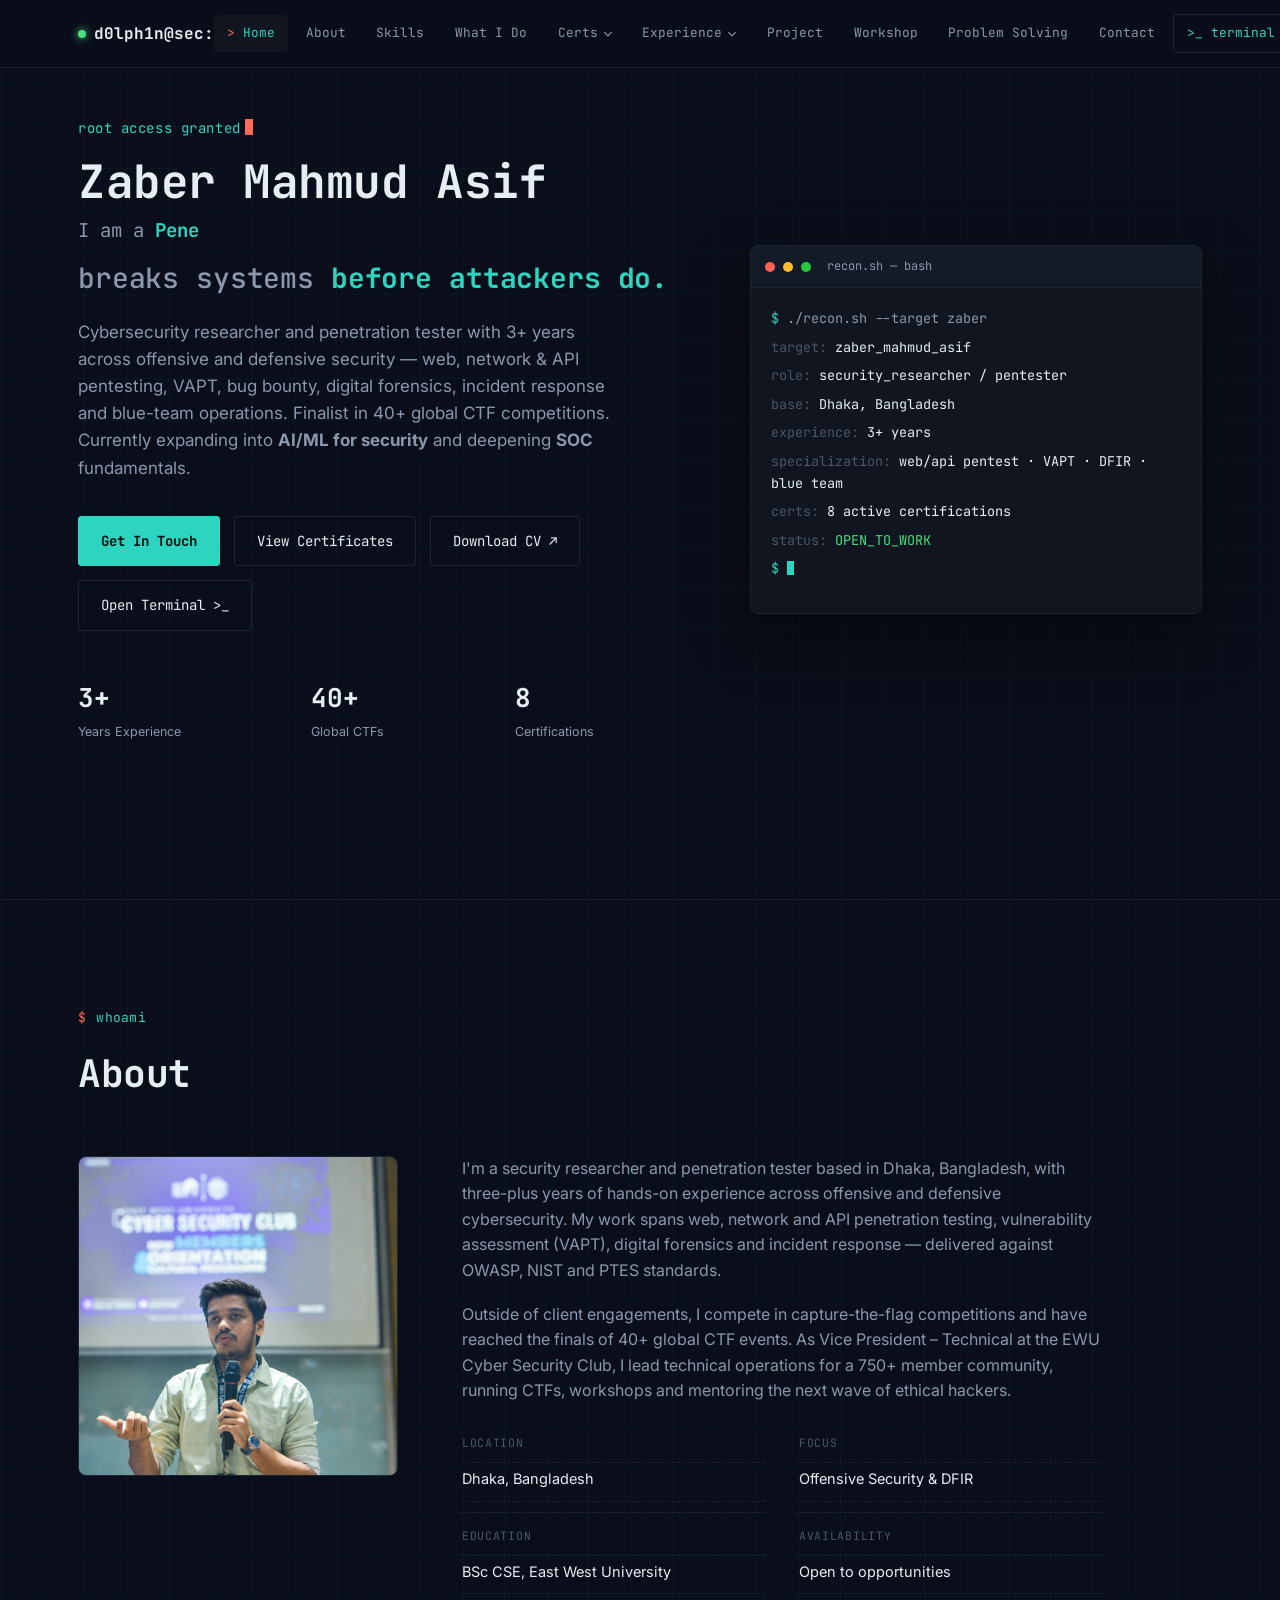
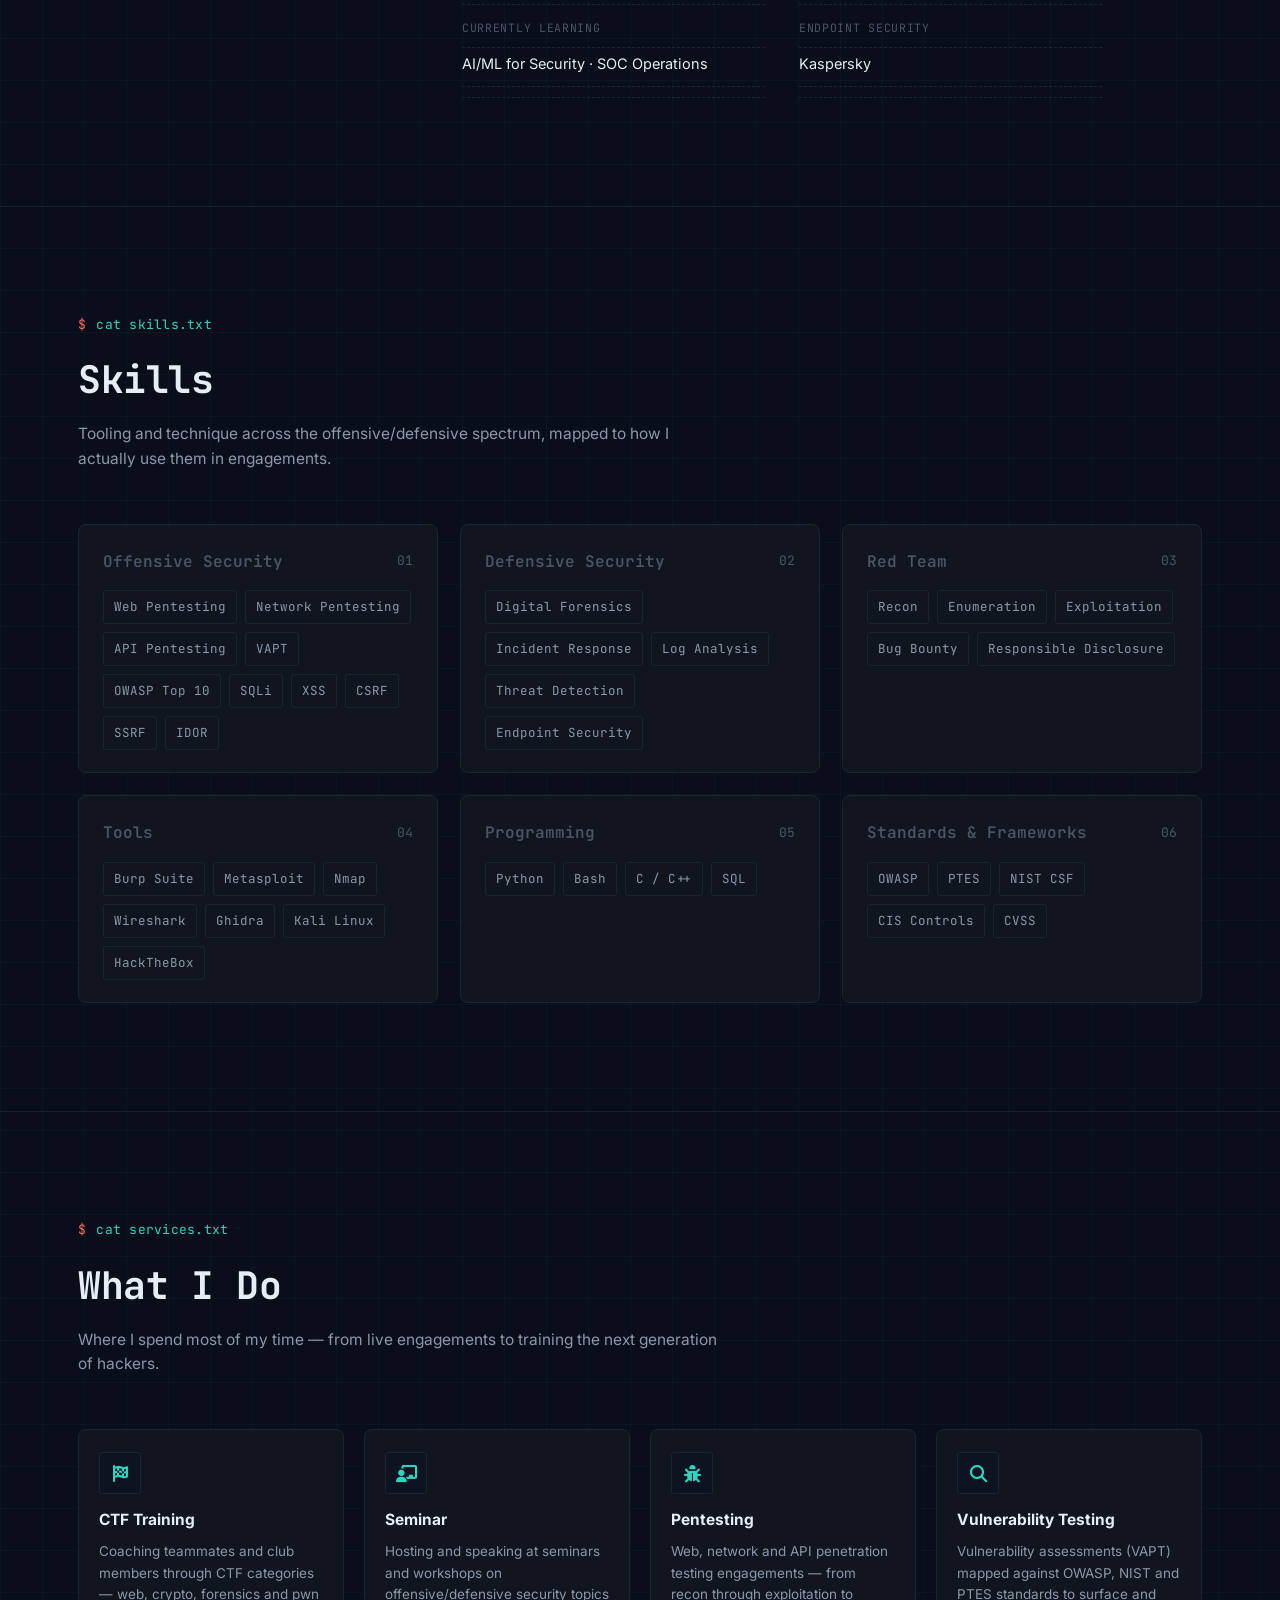
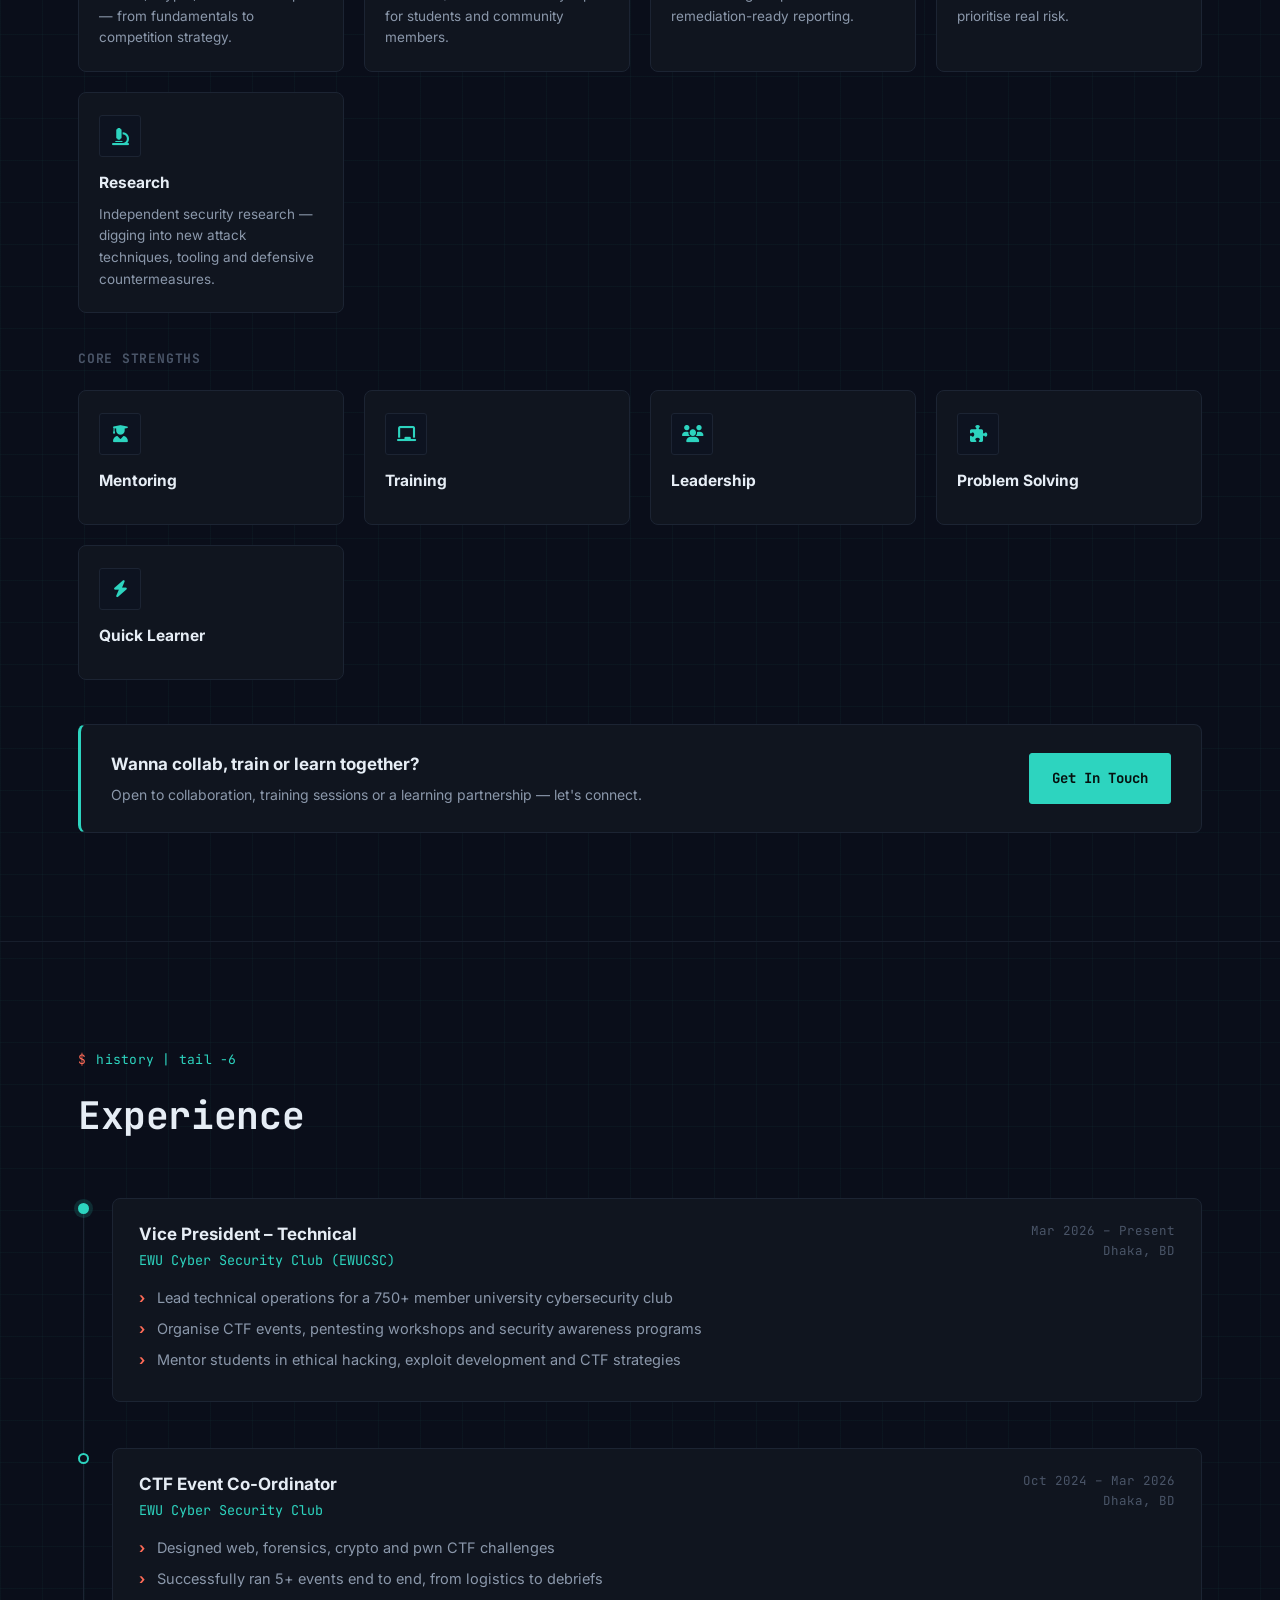
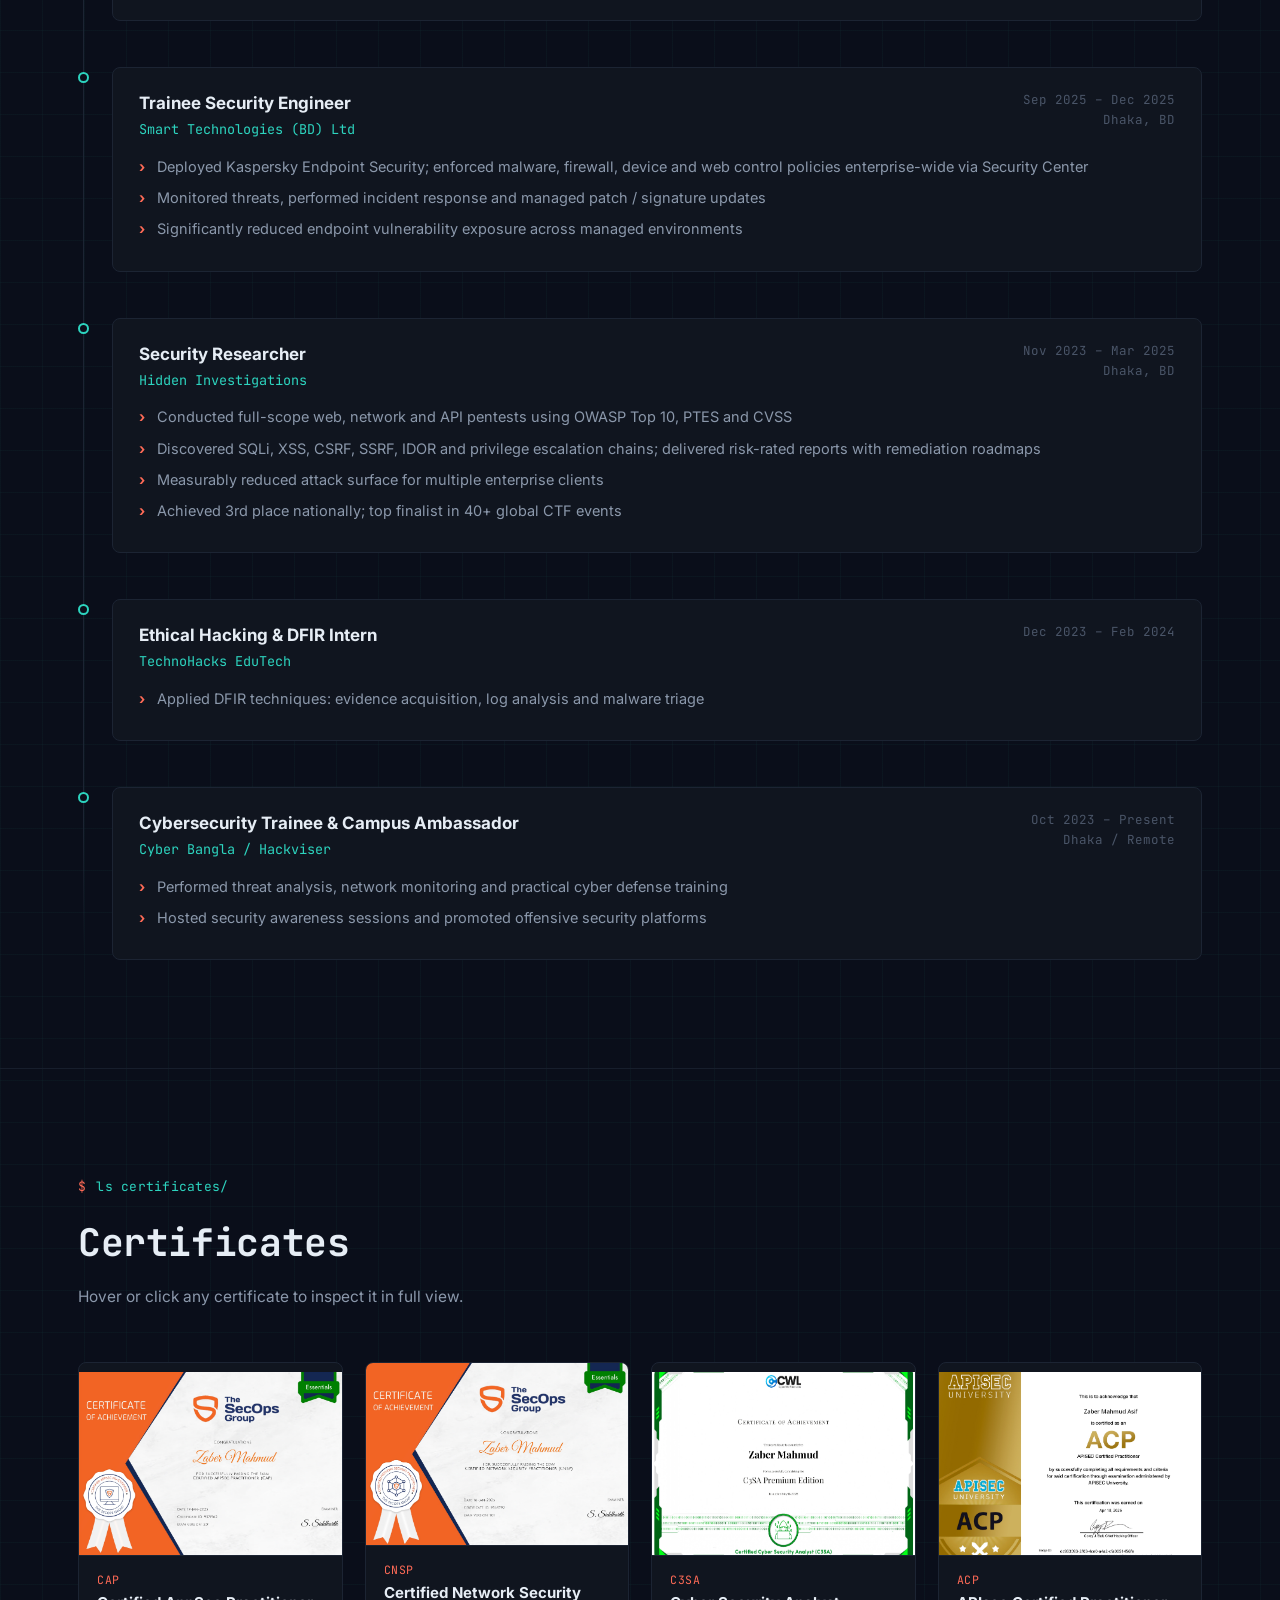
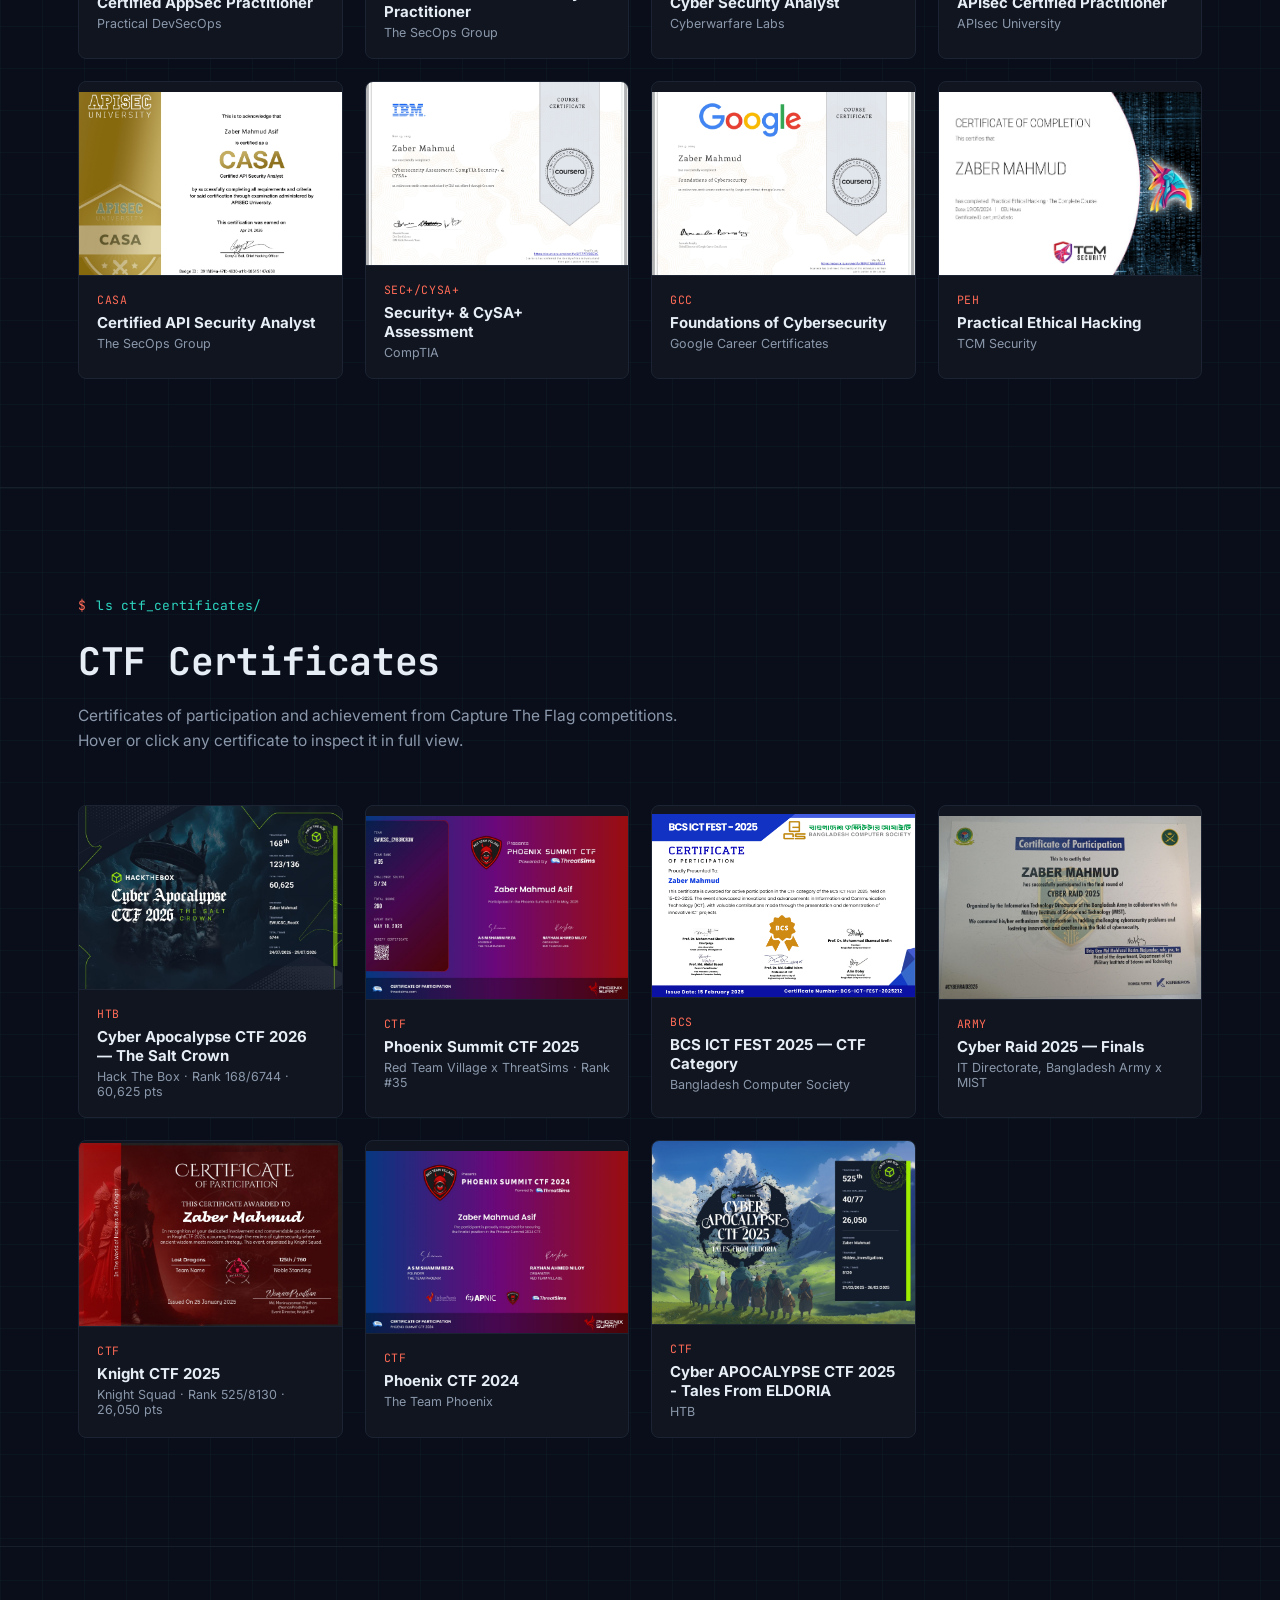
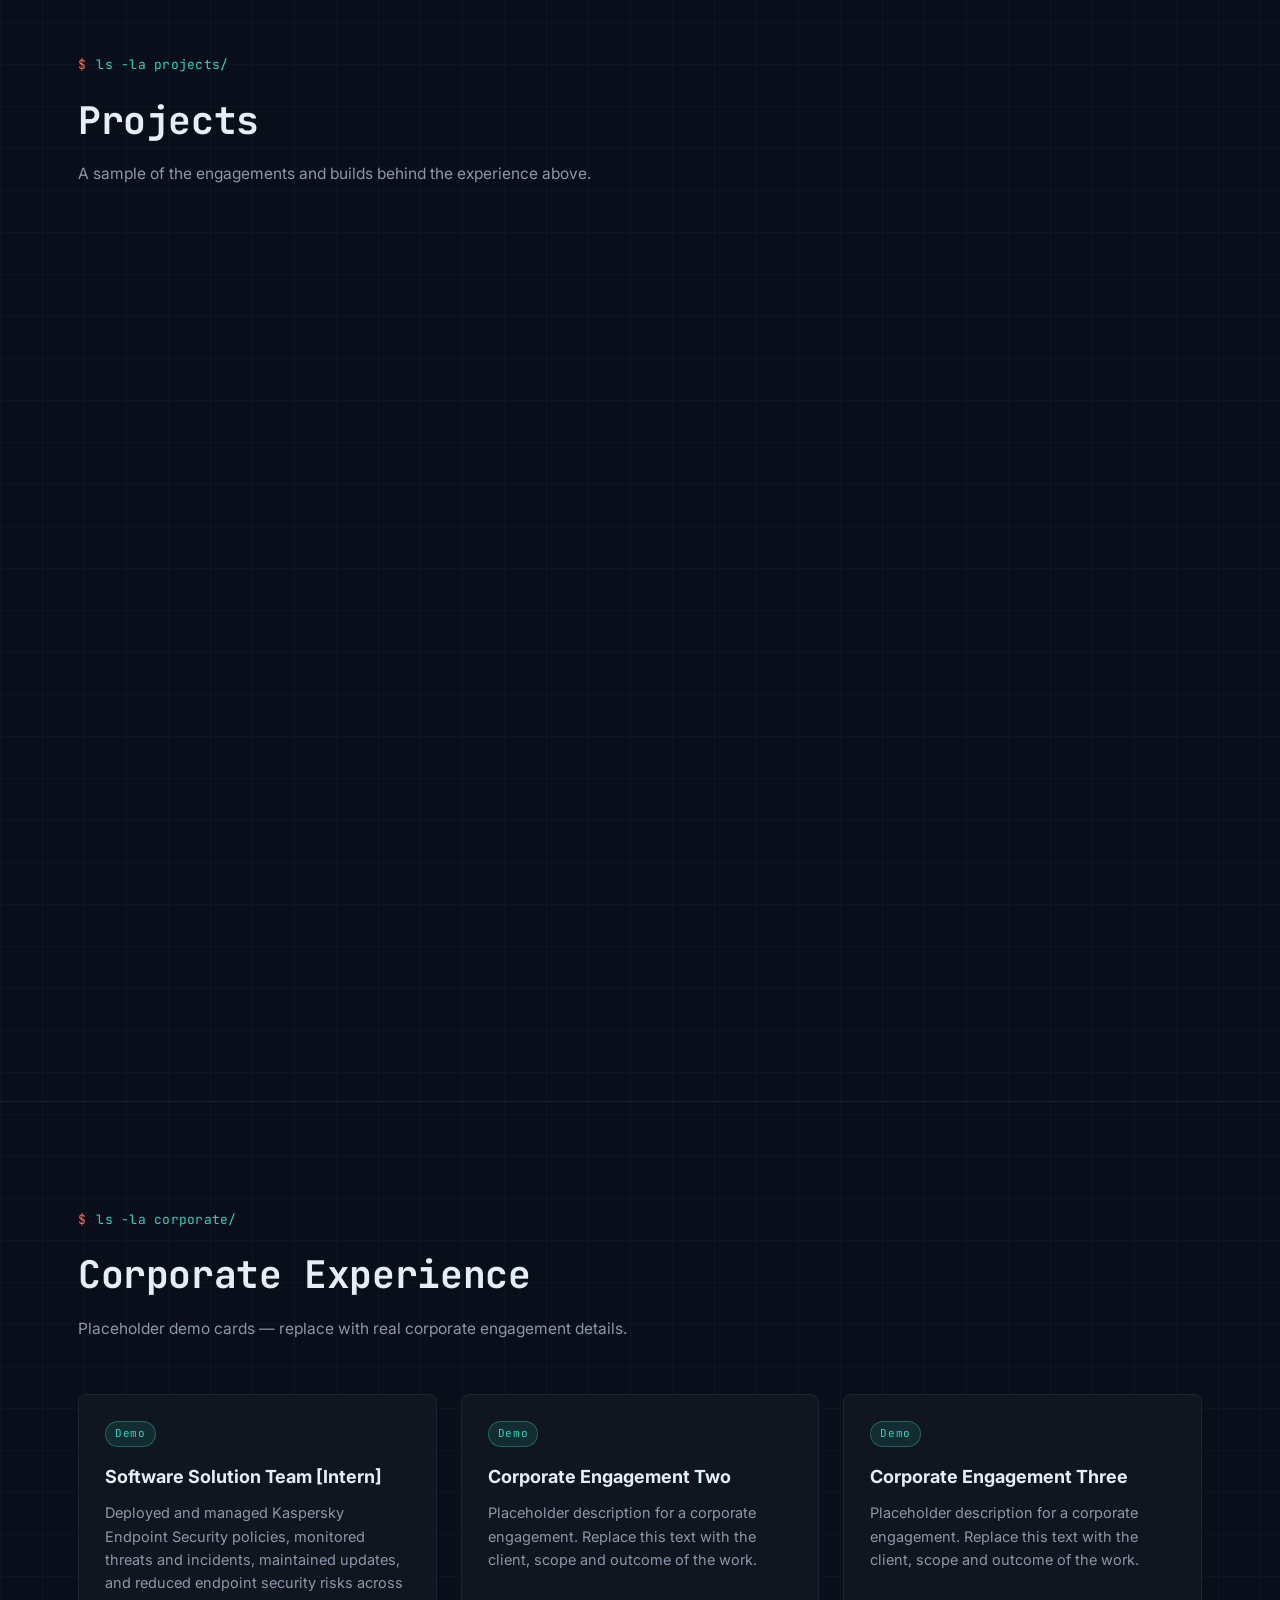
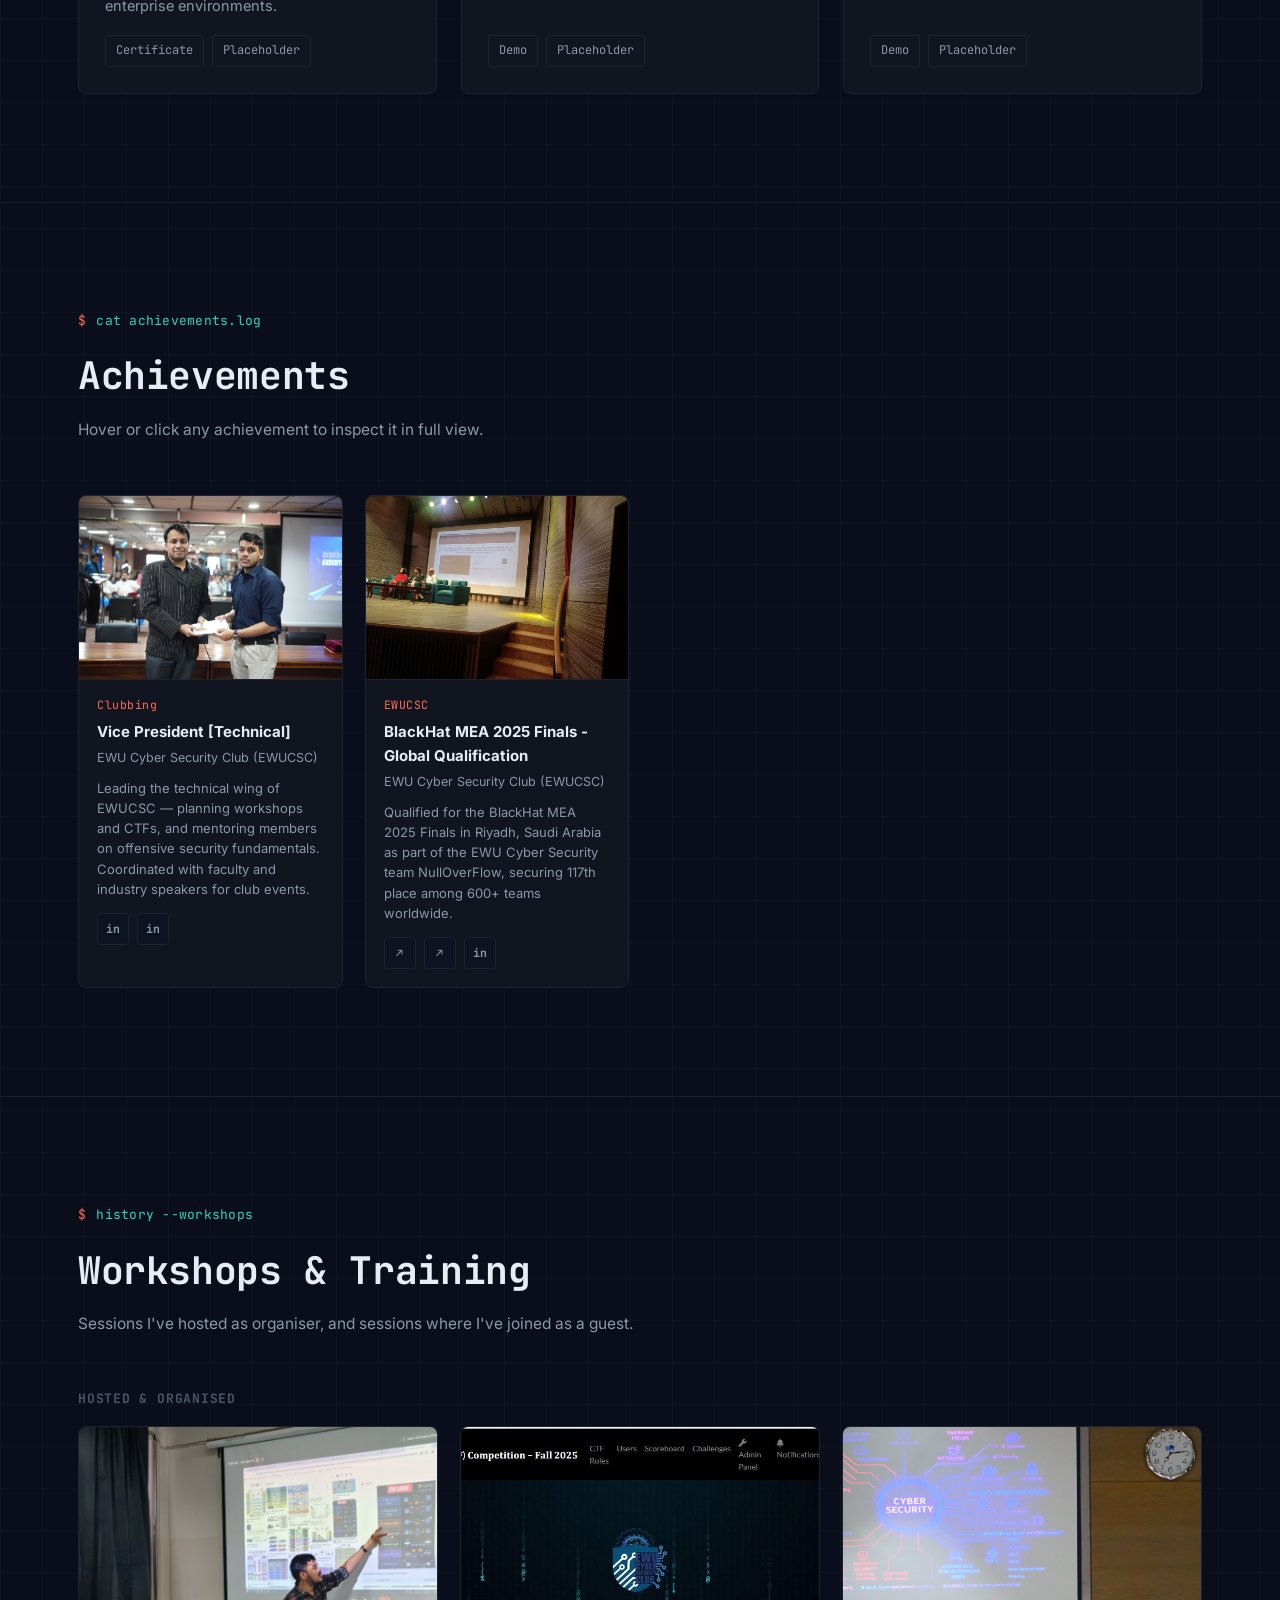
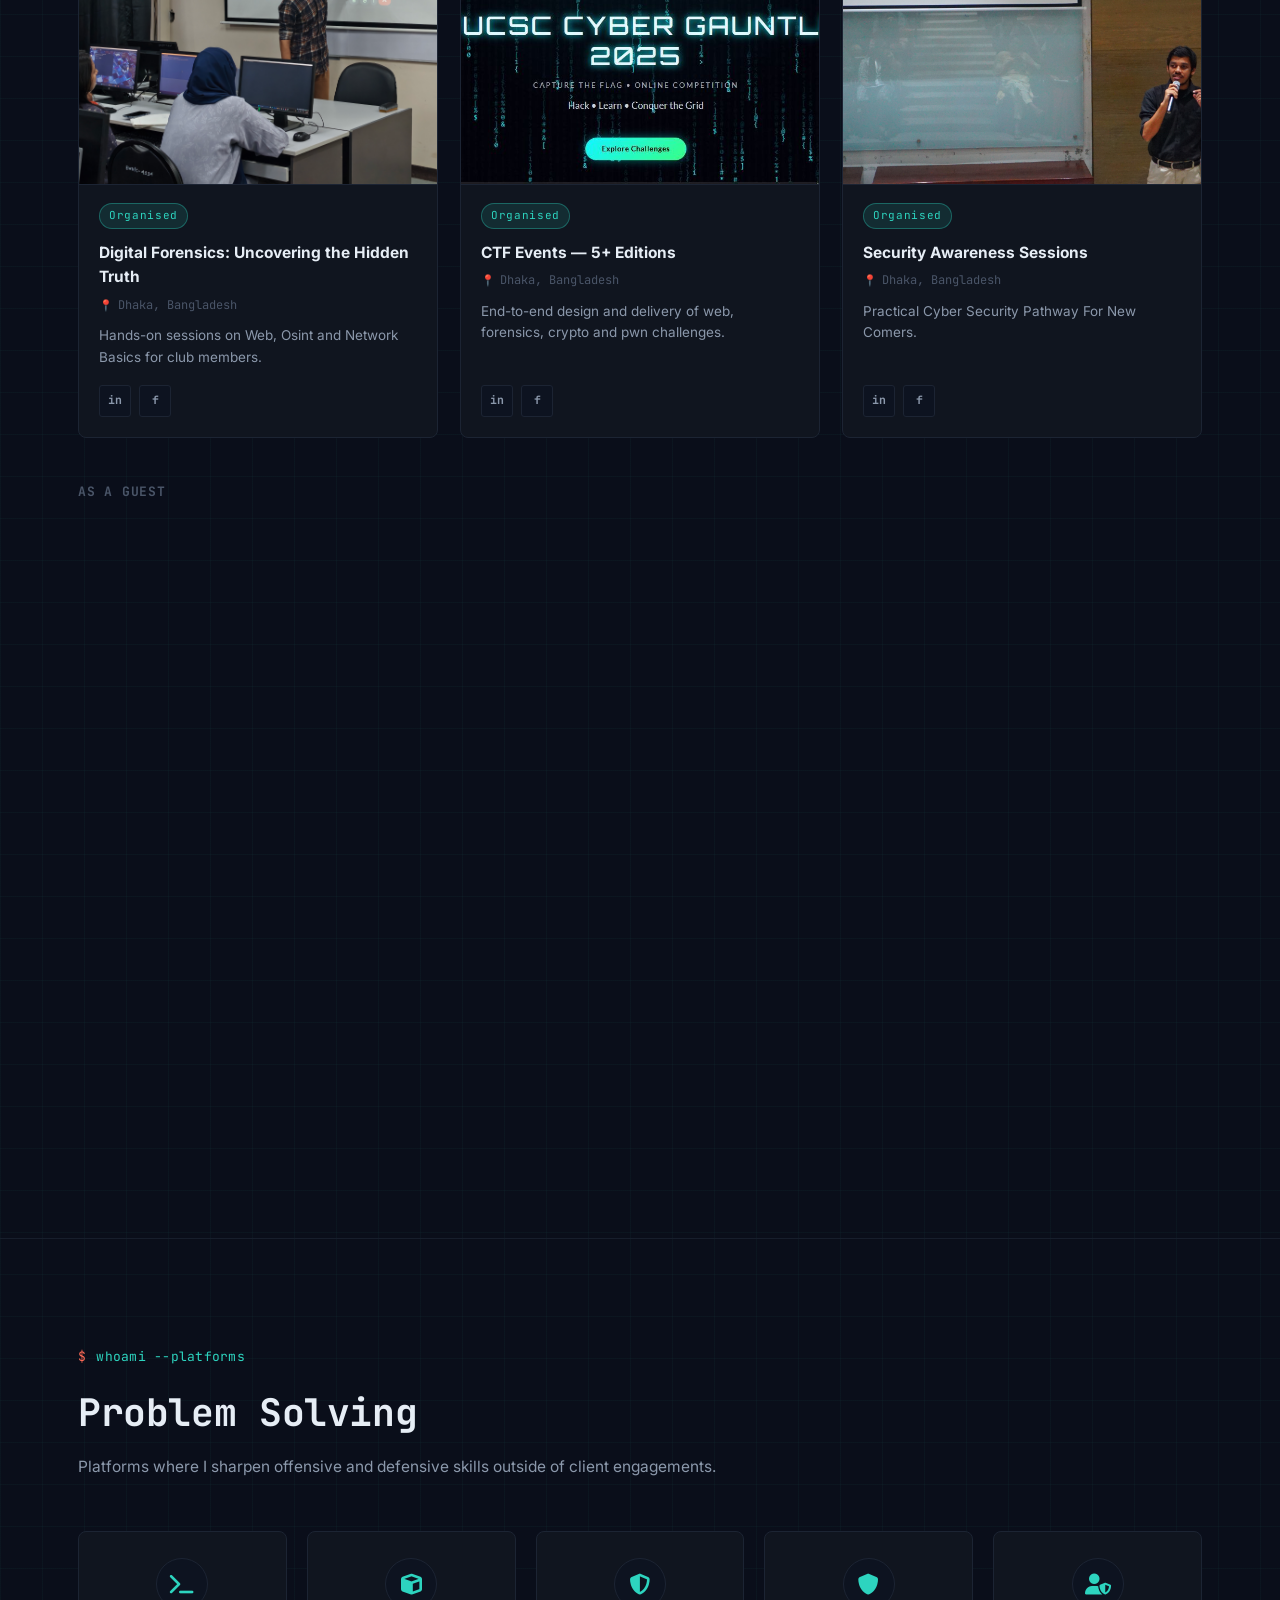
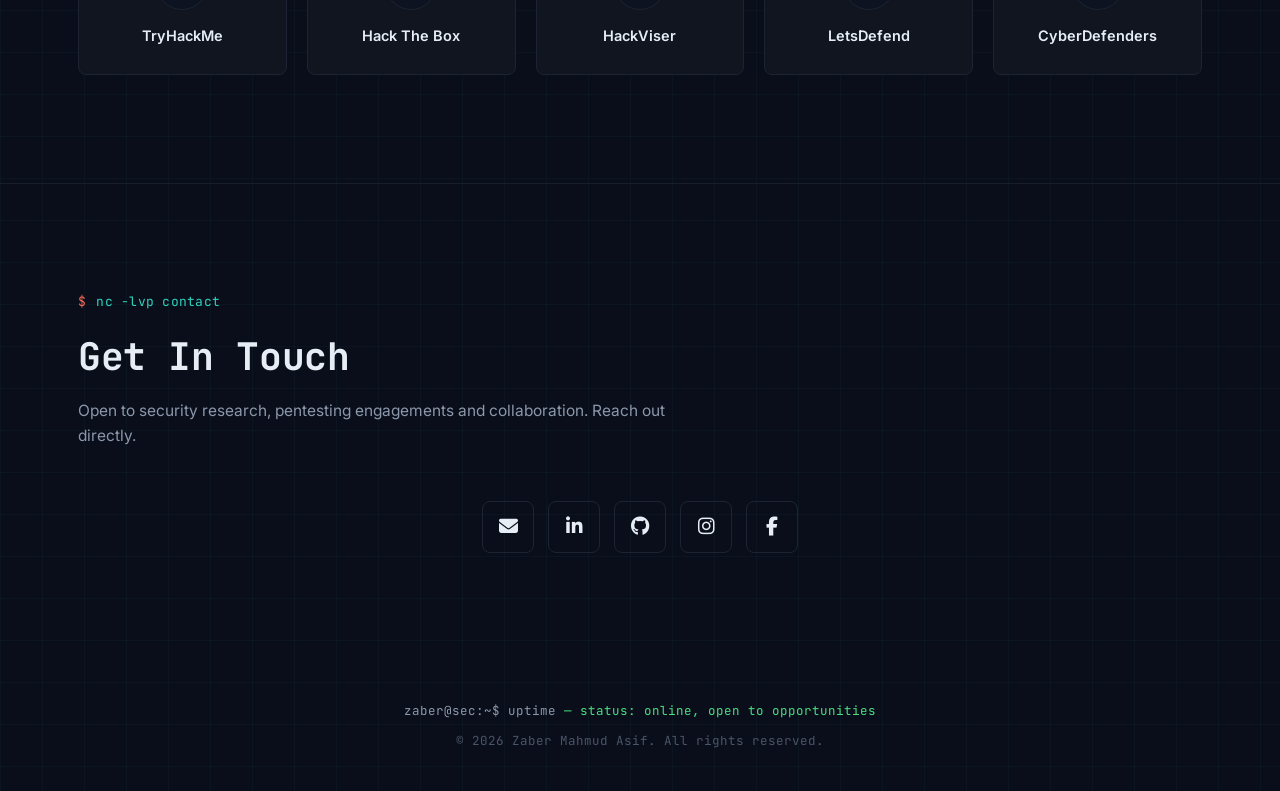
==== commit 6a95497b: "Update CV link in index.html" ====
--- a/index.html
+++ b/index.html
@@ -75,7 +75,7 @@
           <div class="hero-ctas">
             <a href="#contact" class="btn btn-primary">Get In Touch</a>
             <a href="#certificate" class="btn btn-ghost">View Certificates</a>
-            <a href="https://drive.google.com/your-cv-link" class="btn btn-ghost" id="cvLink" target="_blank"
+            <a href="https://drive.google.com/file/d/1obl7geruefx1ekcEojZ4Itu85ZwDP_DJ/view?usp=sharing" class="btn btn-ghost" id="cvLink" target="_blank"
               rel="noopener noreferrer">Download CV &#8599;</a>
             <a href="terminal.html" class="btn btn-ghost">Open Terminal &gt;_</a>
           </div>
@@ -754,4 +754,4 @@
   <script src="js/script.js"></script>
 </body>
 
-</html>+</html>
--- a/css/style.css
+++ b/css/style.css
@@ -1006,6 +1006,52 @@
   .hero-stats .num { font-size: 21px; }
 }
 
+/* ---------- Extra-small screens ---------- */
+
+@media (max-width: 480px) {
+  .container { padding: 0 18px; }
+  .nav { padding: 0 14px; }
+  .brand { font-size: 13.5px; }
+  .brand span.brand-dot { flex-shrink: 0; }
+
+  section { padding: 60px 0; }
+  .section-head { margin-bottom: 36px; }
+
+  .hero-ctas { flex-direction: column; align-items: stretch; }
+  .hero-ctas .btn { justify-content: center; }
+
+  .hero-stats {
+    grid-template-columns: repeat(3, 1fr);
+    gap: 12px;
+  }
+  .hero-stats .num { font-size: 18px; }
+  .hero-stats .label { font-size: 10.5px; }
+
+  .terminal-body { font-size: 12.5px; min-height: 220px; padding: 16px 14px 20px; }
+
+  .about-facts { grid-template-columns: 1fr; }
+  .about-photo { max-width: 220px; margin: 0 auto; }
+
+  .skills-grid, .whatido-grid, .platform-grid,
+  .project-grid, .ach-grid, .workshop-grid, .cert-grid {
+    grid-template-columns: 1fr;
+  }
+
+  .timeline { padding-left: 26px; }
+  .timeline-dot { left: -26px; }
+  .timeline-top { flex-direction: column; align-items: flex-start; }
+  .timeline-meta { text-align: left; }
+
+  .cta-banner { flex-direction: column; align-items: flex-start; text-align: left; }
+  .cta-banner .btn { align-self: stretch; justify-content: center; }
+
+  .contact-pill { min-width: 100%; }
+
+  .social-icon { width: 46px; height: 46px; font-size: 16.5px; }
+
+  .cert-modal-panel { width: 94vw; height: 68vh; }
+}
+
 .social-icons {
   display: flex;
   justify-content: center;
